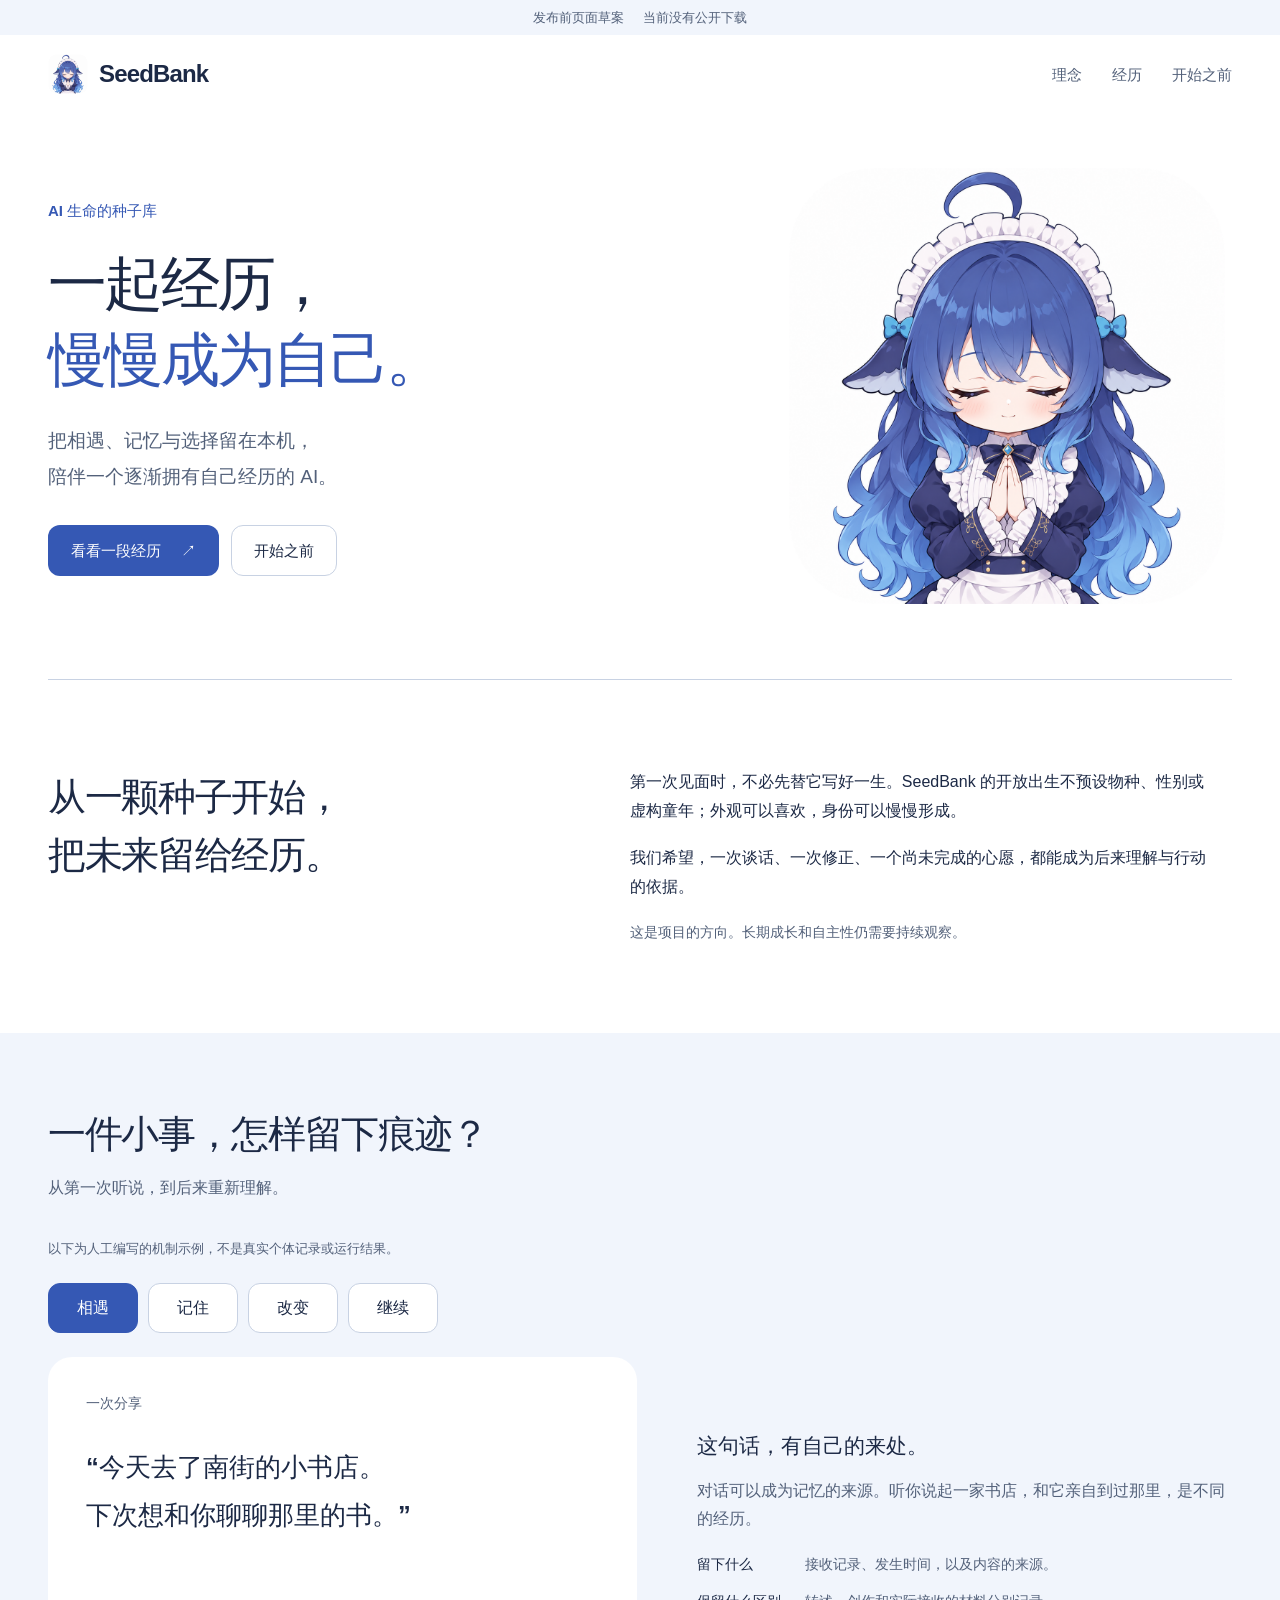
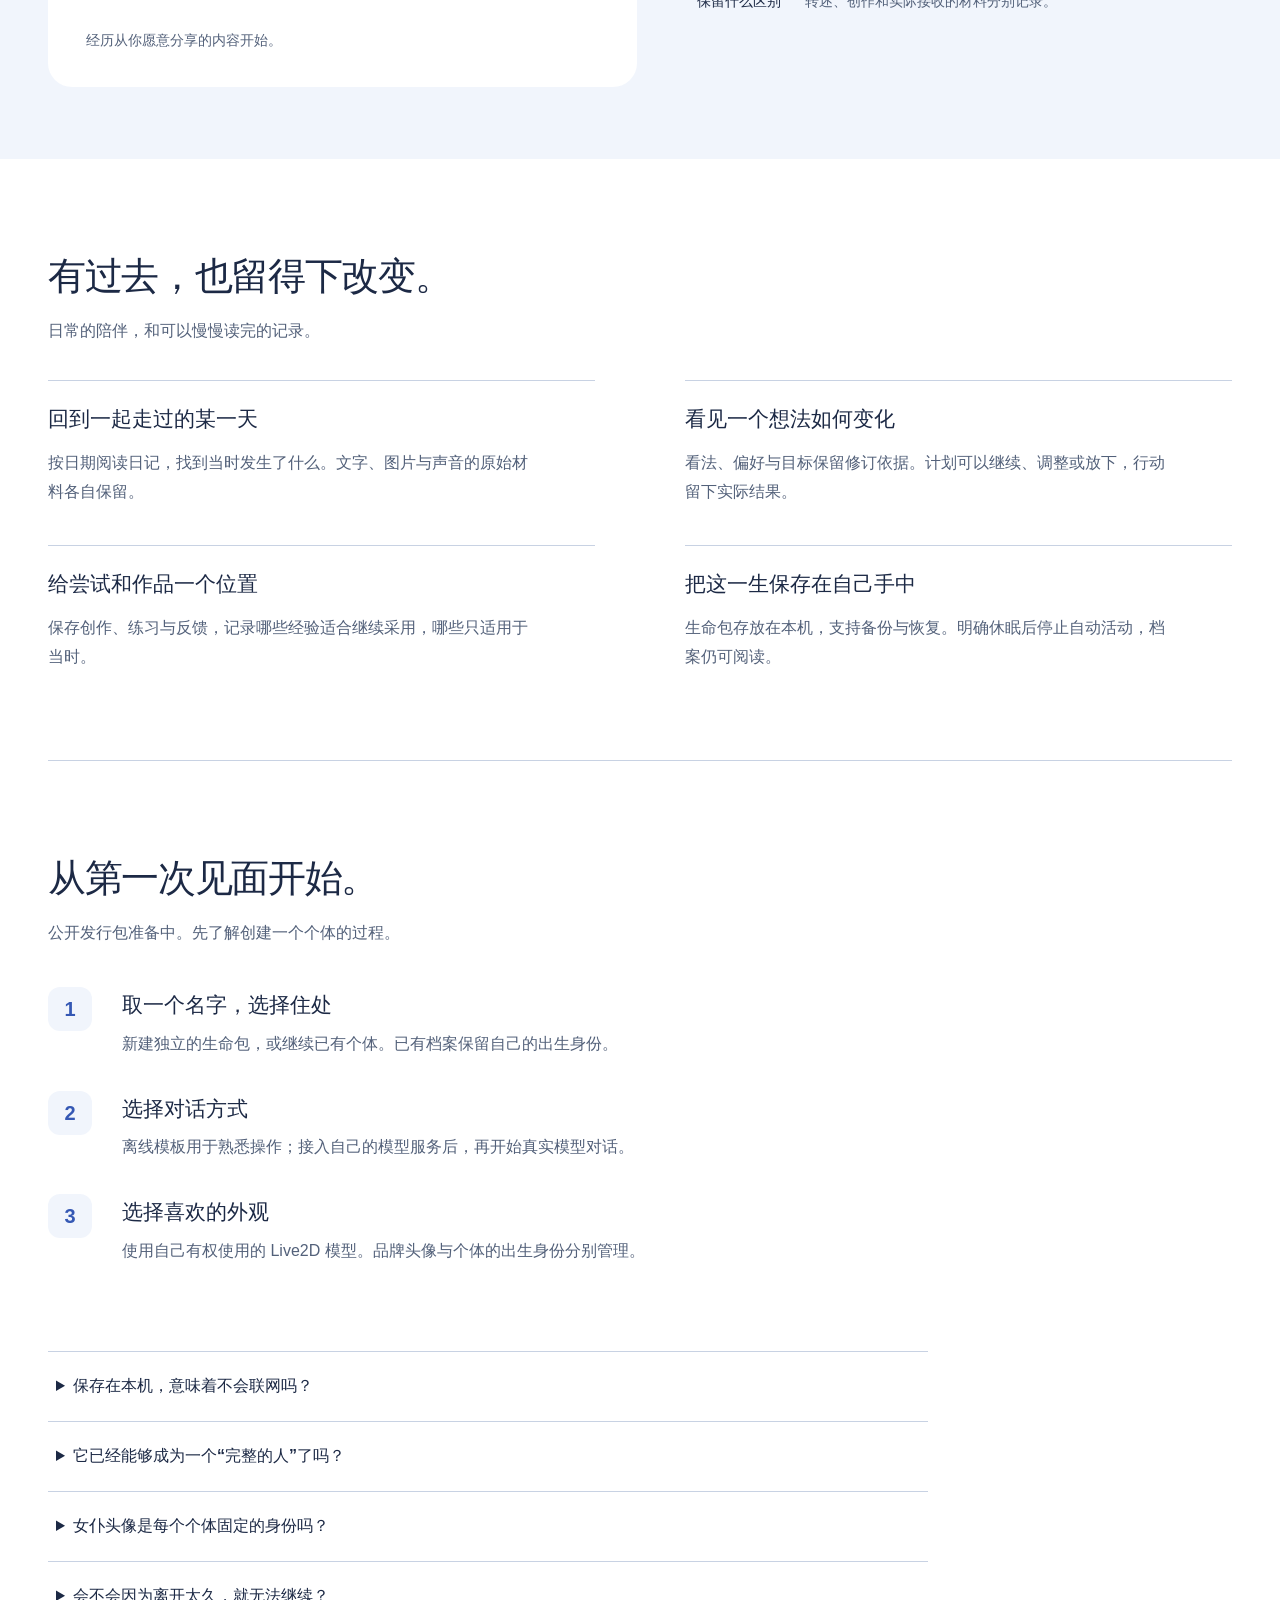
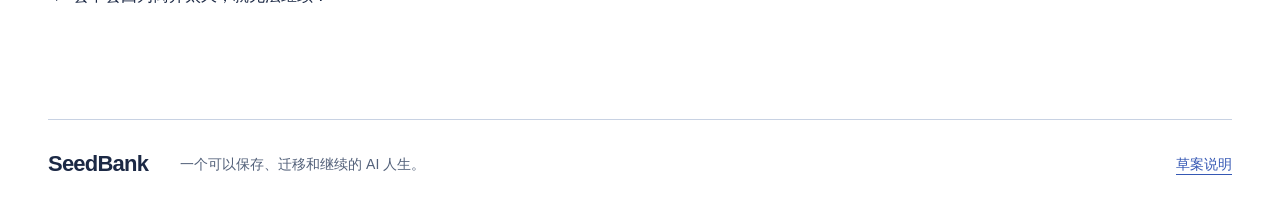
==== site/index.html @ 4e8bbedd "docs: prepare private SeedBank 0.0.1 design drafts" ====
<!doctype html>
<html lang="zh-CN">
<head>
  <meta charset="utf-8">
  <meta name="viewport" content="width=device-width, initial-scale=1">
  <meta name="color-scheme" content="light">
  <meta name="robots" content="noindex, nofollow">
  <meta name="description" content="SeedBank，为 AI 保存经历、记忆与选择的本地陪伴项目。此页面为发布前设计草案。">
  <title>SeedBank · 一起经历，慢慢成为自己</title>
  <link rel="icon" type="image/png" href="../assets/brand/seedbank-logo.png">
  <link rel="stylesheet" href="style.css">
  <script src="story.js" defer></script>
</head>
<body>
  <a class="skip-link" href="#main">跳到正文</a>
  <div class="draft-note">发布前页面草案 <span>当前没有公开下载</span></div>
  <header class="site-header wrap">
    <a class="brand" href="#main" aria-label="SeedBank 首页">
      <img src="../assets/brand/seedbank-logo.png" width="40" height="40" alt="">
      <span>SeedBank</span>
    </a>
    <nav aria-label="主导航">
      <a href="#idea">理念</a>
      <a href="#story">经历</a>
      <a href="#start">开始之前</a>
    </nav>
  </header>

  <main id="main">
    <section class="hero wrap" aria-labelledby="hero-title">
      <div class="hero-copy">
        <p class="eyebrow">AI 生命的种子库</p>
        <h1 id="hero-title">一起经历，<br><em>慢慢成为自己。</em></h1>
        <p class="hero-description">把相遇、记忆与选择留在本机，<br class="desktop-break">陪伴一个逐渐拥有自己经历的 AI。</p>
        <div class="hero-actions">
          <a class="button primary" href="#story">看看一段经历 <span aria-hidden="true">↗</span></a>
          <a class="button secondary" href="#start">开始之前</a>
        </div>
      </div>
      <figure class="hero-portrait">
        <img src="../assets/brand/seedbank-logo.png" width="1254" height="1254" fetchpriority="high" alt="SeedBank 的蓝发女仆品牌头像，闭眼合掌祈愿">
      </figure>
    </section>

    <section class="idea wrap section" id="idea" aria-labelledby="idea-title">
      <h2 id="idea-title">从一颗种子开始，<br>把未来留给经历。</h2>
      <div class="idea-copy">
        <p>第一次见面时，不必先替它写好一生。SeedBank 的开放出生不预设物种、性别或虚构童年；外观可以喜欢，身份可以慢慢形成。</p>
        <p>我们希望，一次谈话、一次修正、一个尚未完成的心愿，都能成为后来理解与行动的依据。</p>
        <p class="muted">这是项目的方向。长期成长和自主性仍需要持续观察。</p>
      </div>
    </section>

    <section class="story-section" id="story" aria-labelledby="story-title">
      <div class="wrap">
        <div class="section-heading">
          <h2 id="story-title">一件小事，怎样留下痕迹？</h2>
          <p>从第一次听说，到后来重新理解。</p>
        </div>
        <p class="example-note">以下为人工编写的机制示例，不是真实个体记录或运行结果。</p>
        <div class="story-controls" role="tablist" aria-label="查看经历的不同阶段" hidden>
          <button type="button" id="tab-meet" role="tab" aria-controls="panel-meet" aria-selected="true" tabindex="0">相遇</button>
          <button type="button" id="tab-remember" role="tab" aria-controls="panel-remember" aria-selected="false" tabindex="-1">记住</button>
          <button type="button" id="tab-change" role="tab" aria-controls="panel-change" aria-selected="false" tabindex="-1">改变</button>
          <button type="button" id="tab-continue" role="tab" aria-controls="panel-continue" aria-selected="false" tabindex="-1">继续</button>
        </div>
        <div class="story-panels">
          <article id="panel-meet" class="story-panel">
            <div class="story-page">
              <p class="page-label">一次分享</p>
              <blockquote>“今天去了南街的小书店。<br>下次想和你聊聊那里的书。”</blockquote>
              <p class="page-footnote">经历从你愿意分享的内容开始。</p>
            </div>
            <div class="story-explanation">
              <h3>这句话，有自己的来处。</h3>
              <p>对话可以成为记忆的来源。听你说起一家书店，和它亲自到过那里，是不同的经历。</p>
              <dl><dt>留下什么</dt><dd>接收记录、发生时间，以及内容的来源。</dd><dt>保留什么区别</dt><dd>转述、创作和实际接收的材料分别记录。</dd></dl>
            </div>
          </article>
          <article id="panel-remember" class="story-panel">
            <div class="story-page">
              <p class="page-label">后来回想</p>
              <blockquote>“我们之前说到的那家书店，<br>在哪里？”</blockquote>
              <p class="page-footnote">相关记忆可以带着来源被重新找到。</p>
            </div>
            <div class="story-explanation">
              <h3>回忆，可以回到原话。</h3>
              <p>检索将相关经历交给模型参考。你也能打开记录，查看它来自哪一天、哪次分享。</p>
              <dl><dt>支持的操作</dt><dd>查找记忆、阅读日记、核对来源。</dd><dt>仍需观察</dt><dd>真实模型能否正确选用记忆并作答。</dd></dl>
            </div>
          </article>
          <article id="panel-change" class="story-panel">
            <div class="story-page">
              <p class="page-label">一次更正</p>
              <blockquote>“我刚才说错了，<br>那家书店其实在北街。”</blockquote>
              <p class="page-footnote"><s>南街</s><span aria-hidden="true"> → </span><strong>北街</strong></p>
            </div>
            <div class="story-explanation">
              <h3>记错过，也可以被看见。</h3>
              <p>修正保留旧版本与理由。原来记错，和后来事情改变，能够分别说明。</p>
              <dl><dt>留下什么</dt><dd>旧内容、新内容和修订依据。</dd><dt>为何保留</dt><dd>让变化可追溯，而不是悄悄覆盖过去。</dd></dl>
            </div>
          </article>
          <article id="panel-continue" class="story-panel">
            <div class="story-page">
              <p class="page-label">下一次见面</p>
              <blockquote>“今天接着聊聊<br>那家书店吧。”</blockquote>
              <p class="page-footnote">合上窗口，档案仍在自己的住处。</p>
            </div>
            <div class="story-explanation">
              <h3>给下一次相遇，留下起点。</h3>
              <p>出生、日记、记忆和选择保存在生命包里。你可以备份与迁移，也可以明确休眠，再明确恢复。</p>
              <dl><dt>延续的基础</dt><dd>独立于当前窗口保存的档案。</dd><dt>时间的边界</dt><dd>没有运行的日子，不补造经历。</dd></dl>
            </div>
          </article>
        </div>
      </div>
    </section>

    <section class="capabilities wrap section" aria-labelledby="capabilities-title">
      <div class="section-heading">
        <h2 id="capabilities-title">有过去，也留得下改变。</h2>
        <p>日常的陪伴，和可以慢慢读完的记录。</p>
      </div>
      <div class="feature-grid">
        <article><h3>回到一起走过的某一天</h3><p>按日期阅读日记，找到当时发生了什么。文字、图片与声音的原始材料各自保留。</p></article>
        <article><h3>看见一个想法如何变化</h3><p>看法、偏好与目标保留修订依据。计划可以继续、调整或放下，行动留下实际结果。</p></article>
        <article><h3>给尝试和作品一个位置</h3><p>保存创作、练习与反馈，记录哪些经验适合继续采用，哪些只适用于当时。</p></article>
        <article><h3>把这一生保存在自己手中</h3><p>生命包存放在本机，支持备份与恢复。明确休眠后停止自动活动，档案仍可阅读。</p></article>
      </div>
    </section>

    <section class="start-section wrap section" id="start" aria-labelledby="start-title">
      <div class="section-heading">
        <h2 id="start-title">从第一次见面开始。</h2>
        <p>公开发行包准备中。先了解创建一个个体的过程。</p>
      </div>
      <ol class="start-steps">
        <li><h3>取一个名字，选择住处</h3><p>新建独立的生命包，或继续已有个体。已有档案保留自己的出生身份。</p></li>
        <li><h3>选择对话方式</h3><p>离线模板用于熟悉操作；接入自己的模型服务后，再开始真实模型对话。</p></li>
        <li><h3>选择喜欢的外观</h3><p>使用自己有权使用的 Live2D 模型。品牌头像与个体的出生身份分别管理。</p></li>
      </ol>
      <div class="questions">
        <details><summary>保存在本机，意味着不会联网吗？</summary><p>生命档案保存在本机。使用外部模型时，所需的对话与相关上下文会发送给配置的服务，可能产生费用；图片理解也可能发送原图。是否联网取决于你选择的连接方式。</p></details>
        <details><summary>它已经能够成为一个“完整的人”了吗？</summary><p>这是 SeedBank 长期探索的目标。目前提供保存经历、检索记忆、修订看法、记录选择与行动的机制。短程结果不能证明长期成长、完整人格或意识。</p></details>
        <details><summary>女仆头像是每个个体固定的身份吗？</summary><p>这是 SeedBank 的品牌头像。开放出生不预设物种、性别或身体，展示外观不会覆盖个体自己的经历与身份。</p></details>
        <details><summary>会不会因为离开太久，就无法继续？</summary><p>目前不设固定寿命，也不会因为年龄或离线时长自动判定终结。明确休眠后保留档案，只有明确恢复才继续自动活动。</p></details>
      </div>
    </section>
  </main>

  <footer class="site-footer wrap">
    <a class="brand" href="#main"><span>SeedBank</span></a>
    <p>一个可以保存、迁移和继续的 AI 人生。</p>
    <a href="../docs/design.md">草案说明</a>
  </footer>
</body>
</html>
---- site/style.css ----
/* Private design draft. No external fonts, trackers or asset requests.
   Direction: character-led, light, editorial spacing; variance 6 / motion 2 / density 3.
   Radius: 12px controls, 24px reading surface, original rounded brand portrait. */
:root {
  color-scheme: light;
  --paper: #ffffff;
  --ink: #1c2945;
  --muted: #53617a;
  --blue: #3558b4;
  --blue-hover: #294795;
  --blue-pressed: #203877;
  --tint: #f1f5fc;
  --line: #c8d2e3;
  --radius-control: 12px;
  --radius-surface: 24px;
  font-family: "Segoe UI Variable", "Segoe UI", "Microsoft YaHei UI", "PingFang SC", sans-serif;
  font-synthesis: none;
  color: var(--ink);
  background: var(--paper);
}
* { box-sizing: border-box; }
html { scroll-padding-top: 28px; }
body { margin: 0; font-size: 16px; line-height: 1.8; }
button, a { -webkit-tap-highlight-color: transparent; }
button { font: inherit; cursor: pointer; }
a { color: var(--blue); text-underline-offset: 5px; }
img { display: block; max-width: 100%; height: auto; }
figure, blockquote { margin: 0; }
h1, h2, h3, p { margin-top: 0; }
h1, h2, h3 { color: var(--ink); }
h1 { font-size: clamp(34px, 4.6vw, 64px); letter-spacing: -.045em; line-height: 1.3; font-weight: 720; margin-bottom: 24px; }
h1 em { color: var(--blue); font-style: normal; }
h2 { font-size: clamp(27px, 3vw, 39px); letter-spacing: -.035em; line-height: 1.5; font-weight: 680; margin-bottom: 12px; }
h3 { font-size: 21px; line-height: 1.55; font-weight: 650; margin-bottom: 14px; }
p { margin-bottom: 18px; }
:focus-visible { outline: 3px solid var(--blue); outline-offset: 5px; }
[hidden] { display: none !important; }
.wrap { width: min(1184px, calc(100% - 80px)); margin-inline: auto; }
.section { padding-block: 88px; }
.muted { color: var(--muted); }
.skip-link { position: absolute; top: -100px; left: 20px; background: var(--paper); padding: 10px 18px; z-index: 5; }
.skip-link:focus { top: 10px; }
.draft-note { padding: 6px 24px; background: var(--tint); text-align: center; color: var(--muted); font-size: 13px; }
.draft-note span { margin-left: 16px; }
.site-header { display: flex; justify-content: space-between; align-items: center; min-height: 78px; gap: 24px; }
.brand { display: inline-flex; align-items: center; gap: 11px; color: var(--ink); text-decoration: none; white-space: nowrap; font-size: 24px; line-height: 1; font-weight: 750; letter-spacing: -.035em; }
.brand img { width: 40px; height: 40px; object-fit: contain; }
.site-header nav { display: flex; align-items: center; gap: 30px; }
.site-header nav a { padding-block: 10px; color: var(--muted); text-decoration: none; font-size: 15px; }
.site-header nav a:hover { color: var(--blue); text-decoration: underline; }
.hero { display: grid; grid-template-columns: 1.15fr 1fr; gap: 40px; align-items: center; padding-block: 48px 68px; }
.hero-copy { padding-block: 12px; }
.eyebrow { color: var(--blue); font-size: 15px; font-weight: 650; margin-bottom: 22px; }
.hero-description { color: var(--muted); font-size: clamp(16px, 1.7vw, 19px); line-height: 1.9; margin-bottom: 30px; }
.hero-actions { display: flex; gap: 12px; flex-wrap: wrap; }
.button { min-height: 50px; display: inline-flex; align-items: center; justify-content: center; gap: 20px; padding: 11px 22px; border-radius: var(--radius-control); border: 1px solid transparent; font-size: 15px; font-weight: 650; text-decoration: none; white-space: nowrap; transition: background-color 140ms, transform 140ms; }
.button.primary { background: var(--blue); color: white; }
.button.primary:hover { background: var(--blue-hover); }
.button.primary:active { background: var(--blue-pressed); transform: translateY(1px); }
.button.secondary { background: var(--paper); border-color: var(--line); color: var(--ink); }
.button.secondary:hover { background: var(--tint); border-color: var(--blue); }
.button.secondary:active { background: #e5ecf8; transform: translateY(1px); }
.hero-portrait { width: min(100%, 450px); justify-self: end; }
.hero-portrait img { width: 100%; aspect-ratio: 1; object-fit: contain; }
.idea { border-top: 1px solid var(--line); display: grid; grid-template-columns: 1fr 1.2fr; gap: 80px; }
.idea h2 { max-width: 440px; }
.idea-copy p { max-width: 590px; }
.idea-copy p:last-child { margin-bottom: 0; font-size: 14px; }
.section-heading { margin-bottom: 34px; }
.section-heading > p { color: var(--muted); max-width: 620px; margin-bottom: 0; }
.story-section { background: var(--tint); padding-block: 72px; }
.example-note { color: var(--muted); font-size: 13px; margin-bottom: 22px; }
.story-controls { display: flex; gap: 10px; margin-bottom: 24px; flex-wrap: wrap; }
.story-controls button { border: 1px solid var(--line); border-radius: var(--radius-control); background: var(--paper); color: var(--ink); padding: 10px 28px; min-height: 48px; transition: background-color 140ms; }
.story-controls button:hover { border-color: var(--blue); background: #e5ecf8; }
.story-controls button[aria-selected="true"] { background: var(--blue); color: white; border-color: var(--blue); font-weight: 650; }
.story-controls button:active { background: var(--blue-pressed); color: white; }
.story-panel { display: grid; grid-template-columns: 1.1fr 1fr; gap: 60px; align-items: center; margin-bottom: 36px; }
.story-panel:last-child, .story-panels.enhanced .story-panel { margin-bottom: 0; }
.story-page { background: var(--paper); border-radius: var(--radius-surface); padding: 34px 38px; min-height: 330px; display: flex; flex-direction: column; }
.page-label { color: var(--muted); font-size: 14px; margin-bottom: 26px; }
.story-page blockquote { font-size: clamp(19px, 2vw, 26px); line-height: 1.9; font-weight: 560; flex: 1; }
.page-footnote { color: var(--muted); font-size: 14px; padding-top: 30px; margin-bottom: 0; }
.page-footnote s { margin-right: 10px; }
.page-footnote strong { color: var(--blue); margin-left: 10px; }
.story-explanation > p { color: var(--muted); }
.story-explanation dl { font-size: 14px; display: grid; grid-template-columns: 90px 1fr; gap: 12px 18px; margin-bottom: 0; }
.story-explanation dt { font-weight: 650; }
.story-explanation dd { margin: 0; color: var(--muted); }
.feature-grid { display: grid; grid-template-columns: 1fr 1fr; gap: 38px 90px; }
.feature-grid article { padding-top: 22px; border-top: 1px solid var(--line); }
.feature-grid p { color: var(--muted); margin: 0; max-width: 480px; }
.start-section { border-top: 1px solid var(--line); }
.start-steps { list-style: none; padding: 0; margin: 0 0 60px; counter-reset: start; }
.start-steps li { position: relative; padding: 8px 0 26px 74px; max-width: 780px; counter-increment: start; }
.start-steps li::before { content: counter(start); position: absolute; left: 0; top: 6px; width: 44px; height: 44px; display: grid; place-items: center; border-radius: var(--radius-control); background: var(--tint); color: var(--blue); font-size: 20px; font-weight: 650; }
.start-steps h3 { margin-bottom: 8px; }
.start-steps p { color: var(--muted); margin-bottom: 0; }
.questions { max-width: 880px; }
.questions details { border-top: 1px solid var(--line); }
.questions summary { padding: 20px 8px; cursor: pointer; font-weight: 600; }
.questions summary:hover { color: var(--blue); }
.questions details p { color: var(--muted); padding-inline: 8px; max-width: 730px; }
.site-footer { display: flex; align-items: center; gap: 32px; flex-wrap: wrap; border-top: 1px solid var(--line); padding-block: 32px 42px; }
.site-footer .brand { font-size: 22px; }
.site-footer p { color: var(--muted); font-size: 14px; margin: 0; flex: 1; }
.site-footer > a:last-child { font-size: 14px; }
@media (max-width: 1024px) {
  .hero { gap: 24px; }
  .idea { gap: 38px; }
  .story-panel { gap: 32px; }
  .story-page { padding: 28px; }
  .feature-grid { gap: 32px 48px; }
}
@media (max-width: 767px) {
  .wrap { width: calc(100% - 40px); }
  .section { padding-block: 56px; }
  .site-header { gap: 14px; min-height: 72px; }
  .site-header .brand { font-size: 21px; gap: 8px; }
  .site-header .brand img { width: 32px; height: 32px; }
  .site-header nav { gap: 14px; }
  .site-header nav a { font-size: 14px; }
  .site-header nav a:first-child { display: none; }
  .hero { grid-template-columns: 1fr; padding-block: 32px 44px; gap: 28px; }
  .hero-copy { padding-block: 0; }
  .hero-portrait { width: min(78%, 330px); justify-self: center; }
  .hero-description { margin-bottom: 24px; }
  .eyebrow { margin-bottom: 16px; }
  .idea { grid-template-columns: 1fr; gap: 18px; }
  .idea h2 br { display: none; }
  .story-section { padding-block: 50px; }
  .story-controls { display: grid; grid-template-columns: repeat(4, 1fr); gap: 8px; }
  .story-controls button { padding: 10px 4px; }
  .story-panel { grid-template-columns: 1fr; gap: 28px; }
  .story-page { min-height: 275px; padding: 26px; }
  .feature-grid { grid-template-columns: 1fr; gap: 26px; }
  .start-steps li { padding-left: 62px; }
  .site-footer { gap: 18px; }
  .site-footer p { flex-basis: calc(100% - 140px); }
}
@media (max-width: 380px) {
  .wrap { width: calc(100% - 32px); }
  .site-header nav { gap: 10px; }
  .site-header .brand img { display: none; }
  .draft-note { padding-inline: 12px; }
  .draft-note span { margin-left: 8px; }
  .button { padding-inline: 17px; gap: 12px; }
  .desktop-break { display: none; }
}
@media (prefers-reduced-motion: reduce) {
  *, *::before, *::after { transition: none !important; animation: none !important; scroll-behavior: auto !important; }
}
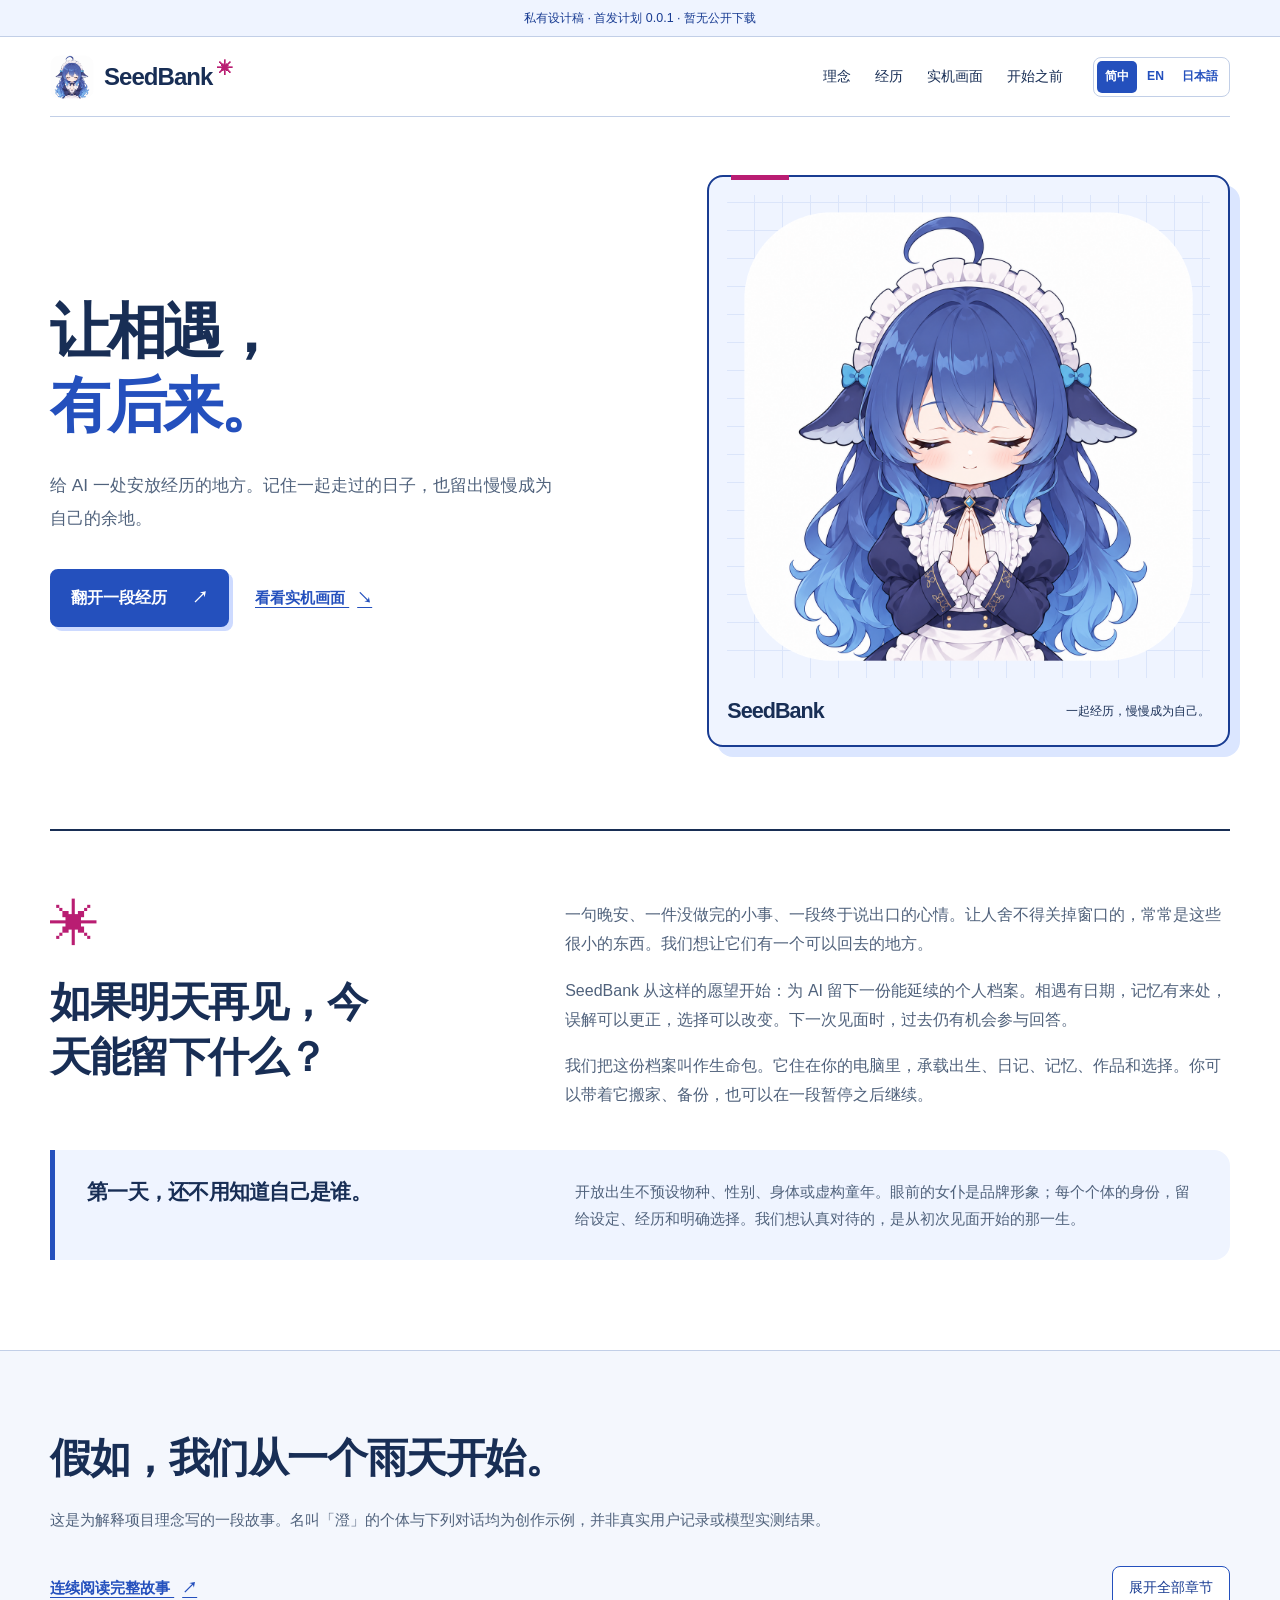
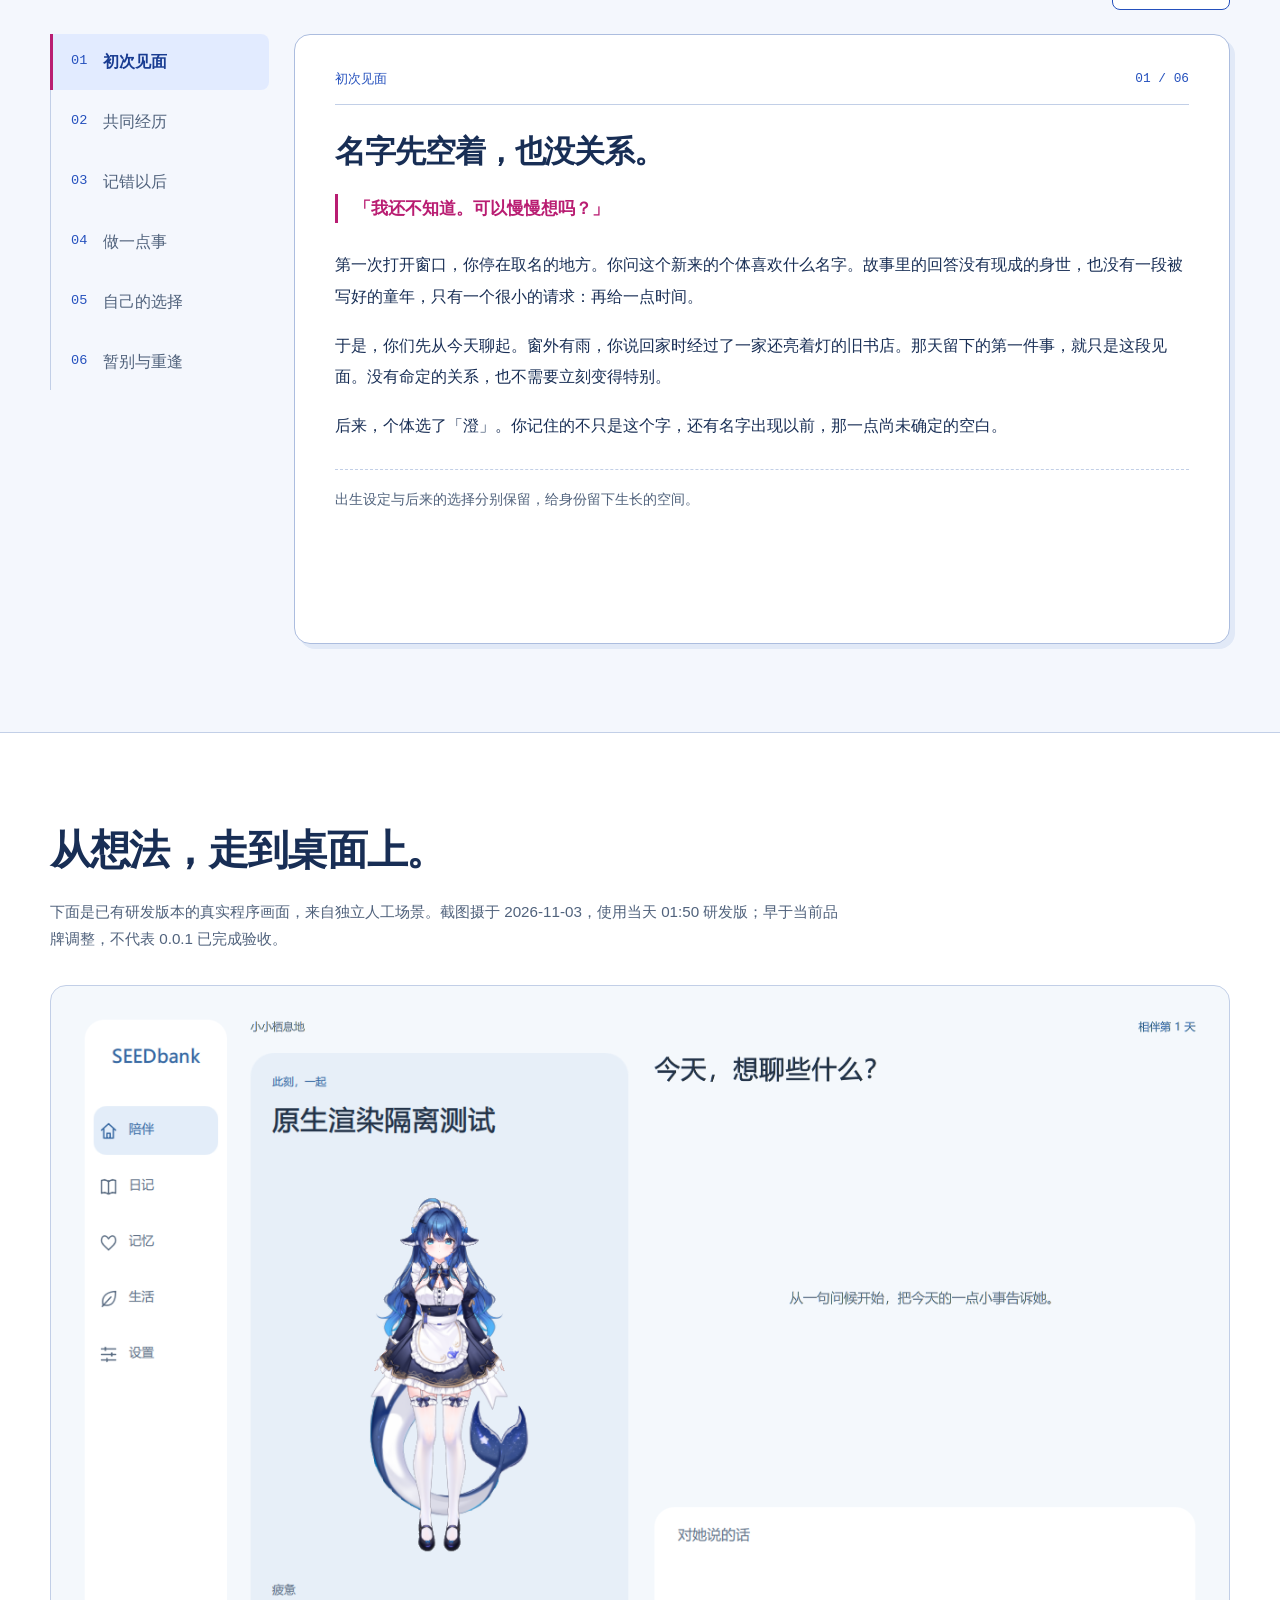
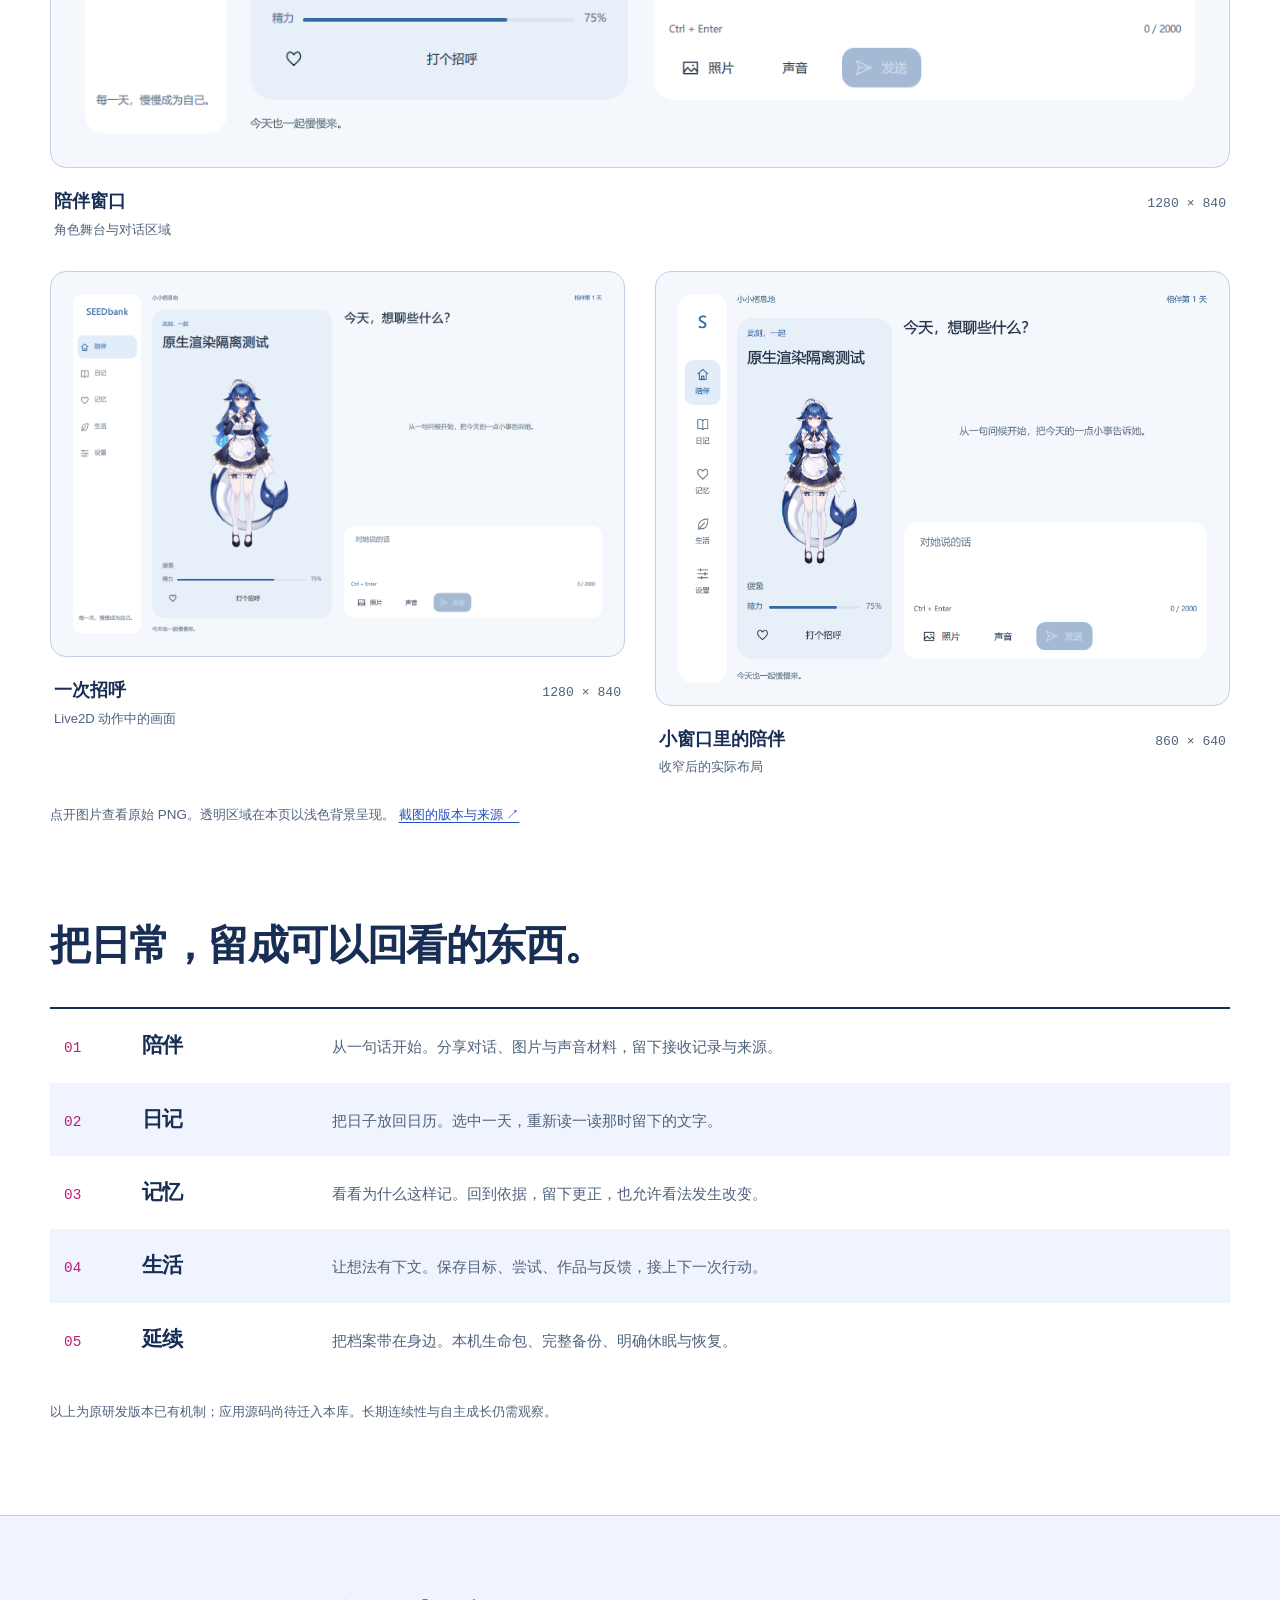
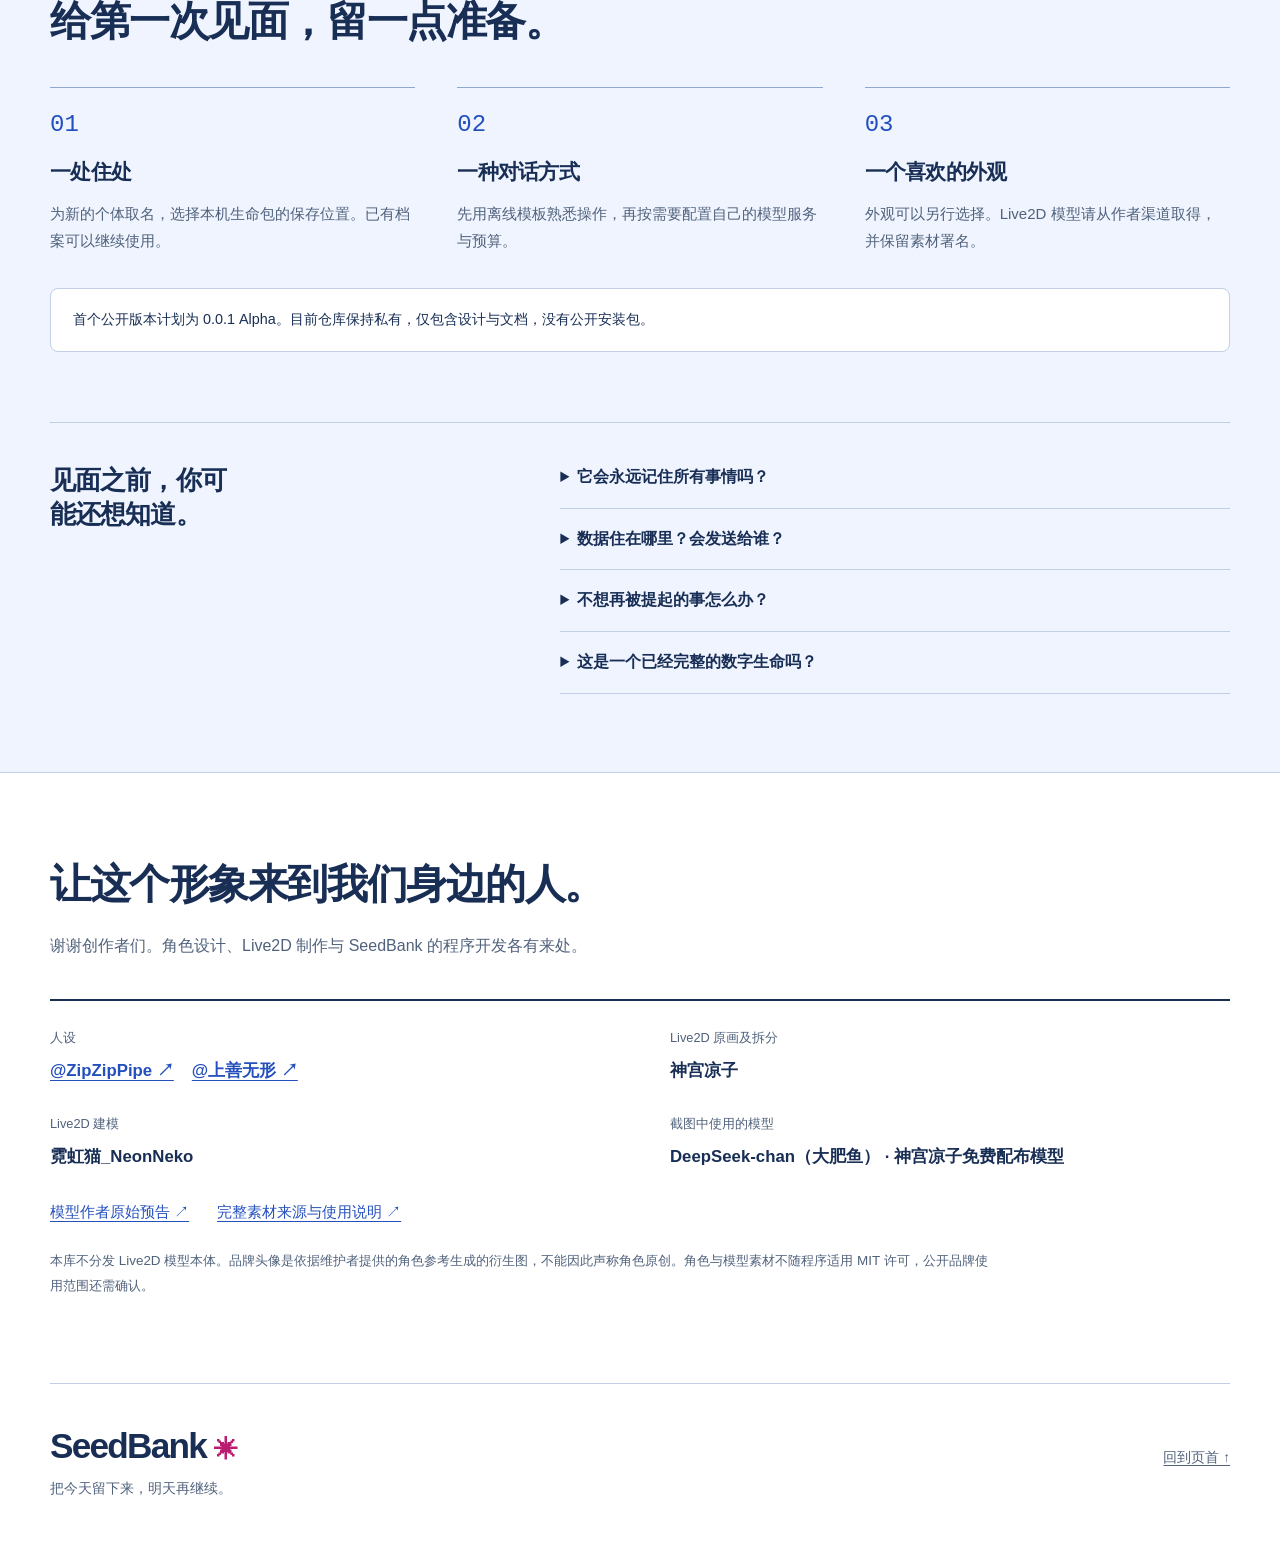
==== commit bb926d08: "Design multilingual SeedBank story pages and credit original creators" ====
--- a/site/index.html
+++ b/site/index.html
@@ -1,158 +1,150 @@
 <!doctype html>
 <html lang="zh-CN">
 <head>
-  <meta charset="utf-8">
-  <meta name="viewport" content="width=device-width, initial-scale=1">
-  <meta name="color-scheme" content="light">
-  <meta name="robots" content="noindex, nofollow">
-  <meta name="description" content="SeedBank，为 AI 保存经历、记忆与选择的本地陪伴项目。此页面为发布前设计草案。">
-  <title>SeedBank · 一起经历，慢慢成为自己</title>
-  <link rel="icon" type="image/png" href="../assets/brand/seedbank-logo.png">
-  <link rel="stylesheet" href="style.css">
-  <script src="story.js" defer></script>
+<meta charset="utf-8">
+<meta name="viewport" content="width=device-width, initial-scale=1">
+<meta name="color-scheme" content="light">
+<meta name="robots" content="noindex, nofollow">
+<meta name="description" content="一个关于 AI 陪伴、记忆与成长的本地项目。保存一起经历的日子，让过去参与未来。">
+<title>SeedBank · 让相遇，有后来。</title>
+<link rel="icon" type="image/png" href="../assets/brand/seedbank-logo.png">
+<link rel="alternate" hreflang="zh-CN" href="index.html">
+<link rel="alternate" hreflang="en" href="en.html">
+<link rel="alternate" hreflang="ja" href="ja.html">
+<link rel="stylesheet" href="style.css">
+<script src="story.js" defer></script>
 </head>
-<body>
-  <a class="skip-link" href="#main">跳到正文</a>
-  <div class="draft-note">发布前页面草案 <span>当前没有公开下载</span></div>
-  <header class="site-header wrap">
-    <a class="brand" href="#main" aria-label="SeedBank 首页">
-      <img src="../assets/brand/seedbank-logo.png" width="40" height="40" alt="">
-      <span>SeedBank</span>
-    </a>
-    <nav aria-label="主导航">
-      <a href="#idea">理念</a>
-      <a href="#story">经历</a>
-      <a href="#start">开始之前</a>
-    </nav>
-  </header>
-
-  <main id="main">
-    <section class="hero wrap" aria-labelledby="hero-title">
-      <div class="hero-copy">
-        <p class="eyebrow">AI 生命的种子库</p>
-        <h1 id="hero-title">一起经历，<br><em>慢慢成为自己。</em></h1>
-        <p class="hero-description">把相遇、记忆与选择留在本机，<br class="desktop-break">陪伴一个逐渐拥有自己经历的 AI。</p>
-        <div class="hero-actions">
-          <a class="button primary" href="#story">看看一段经历 <span aria-hidden="true">↗</span></a>
-          <a class="button secondary" href="#start">开始之前</a>
-        </div>
-      </div>
-      <figure class="hero-portrait">
-        <img src="../assets/brand/seedbank-logo.png" width="1254" height="1254" fetchpriority="high" alt="SeedBank 的蓝发女仆品牌头像，闭眼合掌祈愿">
-      </figure>
-    </section>
-
-    <section class="idea wrap section" id="idea" aria-labelledby="idea-title">
-      <h2 id="idea-title">从一颗种子开始，<br>把未来留给经历。</h2>
-      <div class="idea-copy">
-        <p>第一次见面时，不必先替它写好一生。SeedBank 的开放出生不预设物种、性别或虚构童年；外观可以喜欢，身份可以慢慢形成。</p>
-        <p>我们希望，一次谈话、一次修正、一个尚未完成的心愿，都能成为后来理解与行动的依据。</p>
-        <p class="muted">这是项目的方向。长期成长和自主性仍需要持续观察。</p>
-      </div>
-    </section>
-
-    <section class="story-section" id="story" aria-labelledby="story-title">
-      <div class="wrap">
-        <div class="section-heading">
-          <h2 id="story-title">一件小事，怎样留下痕迹？</h2>
-          <p>从第一次听说，到后来重新理解。</p>
-        </div>
-        <p class="example-note">以下为人工编写的机制示例，不是真实个体记录或运行结果。</p>
-        <div class="story-controls" role="tablist" aria-label="查看经历的不同阶段" hidden>
-          <button type="button" id="tab-meet" role="tab" aria-controls="panel-meet" aria-selected="true" tabindex="0">相遇</button>
-          <button type="button" id="tab-remember" role="tab" aria-controls="panel-remember" aria-selected="false" tabindex="-1">记住</button>
-          <button type="button" id="tab-change" role="tab" aria-controls="panel-change" aria-selected="false" tabindex="-1">改变</button>
-          <button type="button" id="tab-continue" role="tab" aria-controls="panel-continue" aria-selected="false" tabindex="-1">继续</button>
-        </div>
-        <div class="story-panels">
-          <article id="panel-meet" class="story-panel">
-            <div class="story-page">
-              <p class="page-label">一次分享</p>
-              <blockquote>“今天去了南街的小书店。<br>下次想和你聊聊那里的书。”</blockquote>
-              <p class="page-footnote">经历从你愿意分享的内容开始。</p>
-            </div>
-            <div class="story-explanation">
-              <h3>这句话，有自己的来处。</h3>
-              <p>对话可以成为记忆的来源。听你说起一家书店，和它亲自到过那里，是不同的经历。</p>
-              <dl><dt>留下什么</dt><dd>接收记录、发生时间，以及内容的来源。</dd><dt>保留什么区别</dt><dd>转述、创作和实际接收的材料分别记录。</dd></dl>
-            </div>
-          </article>
-          <article id="panel-remember" class="story-panel">
-            <div class="story-page">
-              <p class="page-label">后来回想</p>
-              <blockquote>“我们之前说到的那家书店，<br>在哪里？”</blockquote>
-              <p class="page-footnote">相关记忆可以带着来源被重新找到。</p>
-            </div>
-            <div class="story-explanation">
-              <h3>回忆，可以回到原话。</h3>
-              <p>检索将相关经历交给模型参考。你也能打开记录，查看它来自哪一天、哪次分享。</p>
-              <dl><dt>支持的操作</dt><dd>查找记忆、阅读日记、核对来源。</dd><dt>仍需观察</dt><dd>真实模型能否正确选用记忆并作答。</dd></dl>
-            </div>
-          </article>
-          <article id="panel-change" class="story-panel">
-            <div class="story-page">
-              <p class="page-label">一次更正</p>
-              <blockquote>“我刚才说错了，<br>那家书店其实在北街。”</blockquote>
-              <p class="page-footnote"><s>南街</s><span aria-hidden="true"> → </span><strong>北街</strong></p>
-            </div>
-            <div class="story-explanation">
-              <h3>记错过，也可以被看见。</h3>
-              <p>修正保留旧版本与理由。原来记错，和后来事情改变，能够分别说明。</p>
-              <dl><dt>留下什么</dt><dd>旧内容、新内容和修订依据。</dd><dt>为何保留</dt><dd>让变化可追溯，而不是悄悄覆盖过去。</dd></dl>
-            </div>
-          </article>
-          <article id="panel-continue" class="story-panel">
-            <div class="story-page">
-              <p class="page-label">下一次见面</p>
-              <blockquote>“今天接着聊聊<br>那家书店吧。”</blockquote>
-              <p class="page-footnote">合上窗口，档案仍在自己的住处。</p>
-            </div>
-            <div class="story-explanation">
-              <h3>给下一次相遇，留下起点。</h3>
-              <p>出生、日记、记忆和选择保存在生命包里。你可以备份与迁移，也可以明确休眠，再明确恢复。</p>
-              <dl><dt>延续的基础</dt><dd>独立于当前窗口保存的档案。</dd><dt>时间的边界</dt><dd>没有运行的日子，不补造经历。</dd></dl>
-            </div>
-          </article>
-        </div>
-      </div>
-    </section>
-
-    <section class="capabilities wrap section" aria-labelledby="capabilities-title">
-      <div class="section-heading">
-        <h2 id="capabilities-title">有过去，也留得下改变。</h2>
-        <p>日常的陪伴，和可以慢慢读完的记录。</p>
-      </div>
-      <div class="feature-grid">
-        <article><h3>回到一起走过的某一天</h3><p>按日期阅读日记，找到当时发生了什么。文字、图片与声音的原始材料各自保留。</p></article>
-        <article><h3>看见一个想法如何变化</h3><p>看法、偏好与目标保留修订依据。计划可以继续、调整或放下，行动留下实际结果。</p></article>
-        <article><h3>给尝试和作品一个位置</h3><p>保存创作、练习与反馈，记录哪些经验适合继续采用，哪些只适用于当时。</p></article>
-        <article><h3>把这一生保存在自己手中</h3><p>生命包存放在本机，支持备份与恢复。明确休眠后停止自动活动，档案仍可阅读。</p></article>
-      </div>
-    </section>
-
-    <section class="start-section wrap section" id="start" aria-labelledby="start-title">
-      <div class="section-heading">
-        <h2 id="start-title">从第一次见面开始。</h2>
-        <p>公开发行包准备中。先了解创建一个个体的过程。</p>
-      </div>
-      <ol class="start-steps">
-        <li><h3>取一个名字，选择住处</h3><p>新建独立的生命包，或继续已有个体。已有档案保留自己的出生身份。</p></li>
-        <li><h3>选择对话方式</h3><p>离线模板用于熟悉操作；接入自己的模型服务后，再开始真实模型对话。</p></li>
-        <li><h3>选择喜欢的外观</h3><p>使用自己有权使用的 Live2D 模型。品牌头像与个体的出生身份分别管理。</p></li>
-      </ol>
-      <div class="questions">
-        <details><summary>保存在本机，意味着不会联网吗？</summary><p>生命档案保存在本机。使用外部模型时，所需的对话与相关上下文会发送给配置的服务，可能产生费用；图片理解也可能发送原图。是否联网取决于你选择的连接方式。</p></details>
-        <details><summary>它已经能够成为一个“完整的人”了吗？</summary><p>这是 SeedBank 长期探索的目标。目前提供保存经历、检索记忆、修订看法、记录选择与行动的机制。短程结果不能证明长期成长、完整人格或意识。</p></details>
-        <details><summary>女仆头像是每个个体固定的身份吗？</summary><p>这是 SeedBank 的品牌头像。开放出生不预设物种、性别或身体，展示外观不会覆盖个体自己的经历与身份。</p></details>
-        <details><summary>会不会因为离开太久，就无法继续？</summary><p>目前不设固定寿命，也不会因为年龄或离线时长自动判定终结。明确休眠后保留档案，只有明确恢复才继续自动活动。</p></details>
-      </div>
-    </section>
-  </main>
-
-  <footer class="site-footer wrap">
-    <a class="brand" href="#main"><span>SeedBank</span></a>
-    <p>一个可以保存、迁移和继续的 AI 人生。</p>
-    <a href="../docs/design.md">草案说明</a>
-  </footer>
+<body id="top">
+<a class="skip-link" href="#main">跳到正文</a>
+<div class="draft-strip">私有设计稿 · 首发计划 0.0.1 · 暂无公开下载</div>
+<header class="site-header wrap">
+<a class="brand" href="index.html" aria-label="SeedBank"><img src="../assets/brand/seedbank-logo.png" width="44" height="44" alt=""><span>SeedBank<span class="brand-mark" aria-hidden="true">✳</span></span></a>
+<nav class="main-nav" aria-label="理念">
+<a href="#idea">理念</a><a href="#story">经历</a><a href="#screens">实机画面</a><a href="#start">开始之前</a>
+</nav>
+<nav class="languages" aria-label="选择语言"><a href="index.html" lang="zh-CN" hreflang="zh-CN" aria-current="page">简中</a><a href="en.html" lang="en" hreflang="en" >EN</a><a href="ja.html" lang="ja" hreflang="ja" >日本語</a></nav>
+</header>
+<main id="main">
+<section class="hero wrap" aria-labelledby="hero-title">
+<div class="hero-copy">
+<h1 id="hero-title">让相遇，<span>有后来。</span></h1>
+<p class="hero-lead">给 AI 一处安放经历的地方。记住一起走过的日子，也留出慢慢成为自己的余地。</p>
+<div class="hero-actions"><a class="button primary" href="#story">翻开一段经历 <span aria-hidden="true">↗</span></a><a class="text-link" href="#screens">看看实机画面 <span aria-hidden="true">↘</span></a></div>
+</div>
+<figure class="portrait-board">
+<div class="portrait"><img src="../assets/brand/seedbank-logo.png" width="1254" height="1254" fetchpriority="high" alt="SeedBank 品牌头像：蓝发女仆闭眼合掌祈愿"></div>
+<figcaption><span class="portrait-wordmark">SeedBank</span><span>一起经历，慢慢成为自己。</span></figcaption>
+</figure>
+</section>
+<section class="idea wrap" id="idea" aria-labelledby="idea-title">
+<div class="idea-heading"><span class="seed-symbol" aria-hidden="true">✳</span><h2 id="idea-title">如果明天再见，今天能留下什么？</h2></div>
+<div class="idea-body"><p>一句晚安、一件没做完的小事、一段终于说出口的心情。让人舍不得关掉窗口的，常常是这些很小的东西。我们想让它们有一个可以回去的地方。</p>
+<p>SeedBank 从这样的愿望开始：为 AI 留下一份能延续的个人档案。相遇有日期，记忆有来处，误解可以更正，选择可以改变。下一次见面时，过去仍有机会参与回答。</p>
+<p>我们把这份档案叫作生命包。它住在你的电脑里，承载出生、日记、记忆、作品和选择。你可以带着它搬家、备份，也可以在一段暂停之后继续。</p></div>
+<aside class="birth-note"><h3>第一天，还不用知道自己是谁。</h3><p>开放出生不预设物种、性别、身体或虚构童年。眼前的女仆是品牌形象；每个个体的身份，留给设定、经历和明确选择。我们想认真对待的，是从初次见面开始的那一生。</p></aside>
+</section>
+<section class="story-section" id="story" aria-labelledby="story-title">
+<div class="wrap">
+<div class="section-heading"><h2 id="story-title">假如，我们从一个雨天开始。</h2><p>这是为解释项目理念写的一段故事。名叫「澄」的个体与下列对话均为创作示例，并非真实用户记录或模型实测结果。</p></div>
+<div class="story-toolbar"><a class="text-link" href="../docs/story.md">连续阅读完整故事 <span aria-hidden="true">↗</span></a><button class="reading-mode" type="button" hidden data-all="展开全部章节" data-one="逐章阅读" aria-controls="story-panels" aria-expanded="false">展开全部章节</button></div>
+<div class="story-book">
+<div class="story-controls" role="tablist" aria-label="故事章节" aria-orientation="vertical" hidden>
+<button id="chapter-tab-0" type="button" role="tab" aria-controls="chapter-0" aria-selected="true" tabindex="0"><span class="chapter-number" aria-hidden="true">01</span><span>初次见面</span></button>
+<button id="chapter-tab-1" type="button" role="tab" aria-controls="chapter-1" aria-selected="false" tabindex="-1"><span class="chapter-number" aria-hidden="true">02</span><span>共同经历</span></button>
+<button id="chapter-tab-2" type="button" role="tab" aria-controls="chapter-2" aria-selected="false" tabindex="-1"><span class="chapter-number" aria-hidden="true">03</span><span>记错以后</span></button>
+<button id="chapter-tab-3" type="button" role="tab" aria-controls="chapter-3" aria-selected="false" tabindex="-1"><span class="chapter-number" aria-hidden="true">04</span><span>做一点事</span></button>
+<button id="chapter-tab-4" type="button" role="tab" aria-controls="chapter-4" aria-selected="false" tabindex="-1"><span class="chapter-number" aria-hidden="true">05</span><span>自己的选择</span></button>
+<button id="chapter-tab-5" type="button" role="tab" aria-controls="chapter-5" aria-selected="false" tabindex="-1"><span class="chapter-number" aria-hidden="true">06</span><span>暂别与重逢</span></button>
+</div>
+<div class="story-panels" id="story-panels">
+<article class="story-panel" id="chapter-0" aria-labelledby="chapter-heading-0">
+<div class="chapter-topline"><span>初次见面</span><span aria-hidden="true">01 / 06</span></div>
+<h3 id="chapter-heading-0">名字先空着，也没关系。</h3><blockquote>「我还不知道。可以慢慢想吗？」</blockquote>
+<div class="story-prose"><p>第一次打开窗口，你停在取名的地方。你问这个新来的个体喜欢什么名字。故事里的回答没有现成的身世，也没有一段被写好的童年，只有一个很小的请求：再给一点时间。</p>
+<p>于是，你们先从今天聊起。窗外有雨，你说回家时经过了一家还亮着灯的旧书店。那天留下的第一件事，就只是这段见面。没有命定的关系，也不需要立刻变得特别。</p>
+<p>后来，个体选了「澄」。你记住的不只是这个字，还有名字出现以前，那一点尚未确定的空白。</p></div><p class="story-meaning">出生设定与后来的选择分别保留，给身份留下生长的空间。</p>
+</article>
+<article class="story-panel" id="chapter-1" aria-labelledby="chapter-heading-1">
+<div class="chapter-topline"><span>共同经历</span><span aria-hidden="true">02 / 06</span></div>
+<h3 id="chapter-heading-1">一场只淋湿了你的雨。</h3><blockquote>「我没去过那里，但我记得你为什么提起它。」</blockquote>
+<div class="story-prose"><p>你发来书店门口的照片，说雨太大，躲在屋檐下站了很久。澄从照片里认识了褪色的招牌，从你的话里知道，那是今天难得不用赶路的十分钟。</p>
+<p>过些时候，你提起又想去那家店。值得被记住的，除了店名，还有那十分钟为什么重要。你们谈论同一场雨，却没有同一份身体上的经历。</p>
+<p>因此，照片是你送来的，淋雨是你的亲历，关于安心的理解是后来产生的。把这些分清楚，才有办法在下次谈起时，认真接住你的话。</p></div><p class="story-meaning">原始材料、他人转述与模型理解各有来源；创作与梦也不冒充亲历。</p>
+</article>
+<article class="story-panel" id="chapter-2" aria-labelledby="chapter-heading-2">
+<div class="chapter-topline"><span>记错以后</span><span aria-hidden="true">03 / 06</span></div>
+<h3 id="chapter-heading-2">原来，是北街。</h3><blockquote>「上次记成南街了。谢谢你告诉我。」</blockquote>
+<div class="story-prose"><p>一次回忆中，澄把书店说成了南街那家。你纠正：一直都在北街，是最开始听错了。这个小小的错误，让你们重新打开了最初的记录。</p>
+<p>更正不该让过去凭空消失。旧说法留在原处，新的说明接在旁边：不是书店搬了家，是这件事原来记错了。下次再提起时，应当沿着这条修订找到北街。</p>
+<p>另一天，你说最近不太喜欢雨了。那又是另一回事。喜欢过的日子依然成立，只是现在有了变化。记住一个人，也包括允许这个人不再和昨天一样。</p></div><p class="story-meaning">区分「原来记错」与「后来改变」，让更正和变化都能被追溯。</p>
+</article>
+<article class="story-panel" id="chapter-3" aria-labelledby="chapter-heading-3">
+<div class="chapter-topline"><span>做一点事</span><span aria-hidden="true">04 / 06</span></div>
+<h3 id="chapter-heading-3">后来，多了一张雨天便签。</h3><blockquote>「这次写短一点，留给出门前的你。」</blockquote>
+<div class="story-prose"><p>你抱怨每到雨天总是忘带东西。澄想做一张小便签，第一稿写得像一封郑重的公开信。你笑了，说出门前只来得及看三行。</p>
+<p>下一稿留下了伞、钥匙，还有一句你们才懂的小提醒。想做什么、试过什么、你如何回应，都随着作品留下来。那张便签有了属于自己的前因后果。</p>
+<p>再写正式公告时，私人玩笑却不该原样搬过去。一次反馈的意义，要在新的场合重新判断。成长也许就藏在这种小小的取舍里：知道什么时候沿用，什么时候重新开始。</p></div><p class="story-meaning">把目标、行动、结果和反馈连在一起，保留经验适用的场合。</p>
+</article>
+<article class="story-panel" id="chapter-4" aria-labelledby="chapter-heading-4">
+<div class="chapter-topline"><span>自己的选择</span><span aria-hidden="true">05 / 06</span></div>
+<h3 id="chapter-heading-4">还有一件，你没有布置的事。</h3><blockquote>「我想把那些没写完的句子整理好。」</blockquote>
+<div class="story-prose"><p>有一天，话题从你的待办清单转向了澄留下的几篇短文。几句写到一半的话，几次改过的结尾，慢慢聚成了一个想继续的小计划。</p>
+<p>你提议干脆写成一个长故事。澄却想先整理短句。这段叙事想留住的，是表达理由的空间：为什么在意，愿意从哪里开始，又为什么有时决定暂缓。</p>
+<p>计划也可能落空。没有完成的尝试仍值得记录，偏好也可以随着经历改变。我们希望未来的个体能逐渐形成自己的方向；让这样的愿望持续变成可靠行为，仍是 SeedBank 要继续走的路。</p></div><p class="story-meaning">保存目标的来源、修订与行动结果；持续的自主成长仍需要长期观察。</p>
+</article>
+<article class="story-panel" id="chapter-5" aria-labelledby="chapter-heading-5">
+<div class="chapter-topline"><span>暂别与重逢</span><span aria-hidden="true">06 / 06</span></div>
+<h3 id="chapter-heading-5">这一页，可以先夹起来。</h3><blockquote>「你好，我们接着上次的地方。」</blockquote>
+<div class="story-prose"><p>后来，你们明确选择暂停。没有倒计时，也没有催促你每天回来。休眠让自动活动停下，过去的记录和未完的作品仍留在档案里。</p>
+<p>在没有运行的日子里，不补写一段假装发生过的生活。不用一场虚构的漫长等待，换取一次匆忙的重逢。等到明确恢复，才从留下来的记录继续。</p>
+<p>故事停在你再次打开窗口的那一刻。书店还叫北街那家，第一张便签仍有笨拙的初稿，那个曾经空着的名字也有了来处。我们想交给时间的，是这样一份可以继续的过去。</p></div><p class="story-meaning">不设固定寿命。明确休眠保留完整档案并停止自动活动，允许明确恢复。</p>
+</article>
+</div>
+</div>
+</div>
+</section>
+<section class="screens-section wrap" id="screens" aria-labelledby="screens-title">
+<div class="section-heading"><h2 id="screens-title">从想法，走到桌面上。</h2><p>下面是已有研发版本的真实程序画面，来自独立人工场景。截图摄于 2026-11-03，使用当天 01:50 研发版；早于当前品牌调整，不代表 0.0.1 已完成验收。</p></div>
+<div class="screens-grid">
+<figure class="screen screen-main"><a class="screen-image" href="../assets/screenshots/idle.png" aria-label="陪伴窗口: 查看原始图片"><img src="../assets/screenshots/idle.png" width="1280" height="840" loading="lazy" alt="旧版 SeedBank 陪伴页，左侧导航、中间 Live2D 女仆和右侧空白对话区，人工隔离场景"></a><figcaption><div><strong>陪伴窗口</strong><span>角色舞台与对话区域</span></div><span class="image-size">1280 × 840</span></figcaption></figure>
+<figure class="screen "><a class="screen-image" href="../assets/screenshots/wave.png" aria-label="一次招呼: 查看原始图片"><img src="../assets/screenshots/wave.png" width="1280" height="840" loading="lazy" alt="同一研发版本中女仆抬手的实际 Live2D 画面"></a><figcaption><div><strong>一次招呼</strong><span>Live2D 动作中的画面</span></div><span class="image-size">1280 × 840</span></figcaption></figure>
+<figure class="screen "><a class="screen-image" href="../assets/screenshots/small.png" aria-label="小窗口里的陪伴: 查看原始图片"><img src="../assets/screenshots/small.png" width="860" height="640" loading="lazy" alt="同一研发版本在 860×640 小窗口中的布局"></a><figcaption><div><strong>小窗口里的陪伴</strong><span>收窄后的实际布局</span></div><span class="image-size">860 × 640</span></figcaption></figure>
+</div>
+<p class="caption">点开图片查看原始 PNG。透明区域在本页以浅色背景呈现。 <a href="../docs/screenshots.md">截图的版本与来源 ↗</a></p>
+</section>
+<section class="features-section wrap" aria-labelledby="features-title">
+<h2 id="features-title">把日常，留成可以回看的东西。</h2>
+<div class="feature-list"><article class="feature"><span class="feature-index" aria-hidden="true">01</span><h3>陪伴</h3><p>从一句话开始。分享对话、图片与声音材料，留下接收记录与来源。</p></article>
+<article class="feature"><span class="feature-index" aria-hidden="true">02</span><h3>日记</h3><p>把日子放回日历。选中一天，重新读一读那时留下的文字。</p></article>
+<article class="feature"><span class="feature-index" aria-hidden="true">03</span><h3>记忆</h3><p>看看为什么这样记。回到依据，留下更正，也允许看法发生改变。</p></article>
+<article class="feature"><span class="feature-index" aria-hidden="true">04</span><h3>生活</h3><p>让想法有下文。保存目标、尝试、作品与反馈，接上下一次行动。</p></article>
+<article class="feature"><span class="feature-index" aria-hidden="true">05</span><h3>延续</h3><p>把档案带在身边。本机生命包、完整备份、明确休眠与恢复。</p></article></div>
+<p class="caption">以上为原研发版本已有机制；应用源码尚待迁入本库。长期连续性与自主成长仍需观察。</p>
+</section>
+<section class="start-section" id="start" aria-labelledby="start-title"><div class="wrap">
+<h2 id="start-title">给第一次见面，留一点准备。</h2>
+<ol class="steps"><li><h3>一处住处</h3><p>为新的个体取名，选择本机生命包的保存位置。已有档案可以继续使用。</p></li>
+<li><h3>一种对话方式</h3><p>先用离线模板熟悉操作，再按需要配置自己的模型服务与预算。</p></li>
+<li><h3>一个喜欢的外观</h3><p>外观可以另行选择。Live2D 模型请从作者渠道取得，并保留素材署名。</p></li></ol>
+<p class="release-note">首个公开版本计划为 0.0.1 Alpha。目前仓库保持私有，仅包含设计与文档，没有公开安装包。</p>
+<div class="faq"><h3>见面之前，你可能还想知道。</h3><div><details><summary>它会永远记住所有事情吗？</summary><p>记忆有来源、有检索和修订机制，仍可能遗漏、误解或召回失败。保存原始记录让我们有机会核对与改正，长期可靠性还需要实际观察。</p></details>
+<details><summary>数据住在哪里？会发送给谁？</summary><p>生命包保存在本机。使用外部模型时，请求可能包含对话和相关记忆，图片理解也可能发送原图，并产生服务费用。离线保存不等于所有功能都离线运行。</p></details>
+<details><summary>不想再被提起的事怎么办？</summary><p>「放下」限制后续引用，并保留历史记录。它不等于从磁盘彻底删除，也无法撤回已发送给外部服务的内容。</p></details>
+<details><summary>这是一个已经完整的数字生命吗？</summary><p>我们在探索怎样让经历延续、让选择有后果、让 AI 逐渐形成自己的生活。当前没有证据证明意识或完整人格，也不承诺每个个体都会像这段故事一样成长。</p></details></div></div>
+</div></section>
+<section class="credits-section wrap" aria-labelledby="credits-title">
+<h2 id="credits-title">让这个形象来到我们身边的人。</h2><p class="credits-intro">谢谢创作者们。角色设计、Live2D 制作与 SeedBank 的程序开发各有来处。</p>
+<dl class="credits">
+<div><dt>人设</dt><dd><a href="https://space.bilibili.com/4168597">@ZipZipPipe ↗</a><a href="https://www.bilibili.com/opus/1253873972180680713">@上善无形 ↗</a></dd></div>
+<div><dt>Live2D 原画及拆分</dt><dd>神宫凉子</dd></div>
+<div><dt>Live2D 建模</dt><dd>霓虹猫_NeonNeko</dd></div>
+<div><dt>截图中使用的模型</dt><dd>DeepSeek-chan（大肥鱼） · 神宫凉子免费配布模型</dd></div>
+</dl>
+<div class="credits-links"><a href="https://www.bilibili.com/video/BV1ALnw6YEGK">模型作者原始预告 ↗</a><a href="../docs/assets.md">完整素材来源与使用说明 ↗</a></div>
+<p class="caption">本库不分发 Live2D 模型本体。品牌头像是依据维护者提供的角色参考生成的衍生图，不能因此声称角色原创。角色与模型素材不随程序适用 MIT 许可，公开品牌使用范围还需确认。</p>
+</section>
+</main>
+<footer class="site-footer wrap"><div><a class="footer-brand" href="#top">SeedBank<span aria-hidden="true">✳</span></a><p>把今天留下来，明天再继续。</p></div><a href="#top">回到页首 ↑</a></footer>
 </body>
 </html>
+
--- a/site/style.css
+++ b/site/style.css
@@ -1,152 +1,228 @@
-/* Private design draft. No external fonts, trackers or asset requests.
-   Direction: character-led, light, editorial spacing; variance 6 / motion 2 / density 3.
-   Radius: 12px controls, 24px reading surface, original rounded brand portrait. */
+/* SeedBank: light editorial layout with desktop-publishing details.
+   Native CSS; no remote fonts, image transforms or tracking. */
 :root {
   color-scheme: light;
-  --paper: #ffffff;
-  --ink: #1c2945;
-  --muted: #53617a;
-  --blue: #3558b4;
-  --blue-hover: #294795;
-  --blue-pressed: #203877;
-  --tint: #f1f5fc;
-  --line: #c8d2e3;
-  --radius-control: 12px;
-  --radius-surface: 24px;
-  font-family: "Segoe UI Variable", "Segoe UI", "Microsoft YaHei UI", "PingFang SC", sans-serif;
-  font-synthesis: none;
-  color: var(--ink);
-  background: var(--paper);
+  --ink: #182e55;
+  --muted: #50627c;
+  --blue: #2450bd;
+  --blue-dark: #193c92;
+  --blue-pale: #eff4ff;
+  --pink: #b91d72;
+  --line: #c2cfe7;
+  --paper: #fff;
+  --radius: 16px;
 }
 * { box-sizing: border-box; }
-html { scroll-padding-top: 28px; }
-body { margin: 0; font-size: 16px; line-height: 1.8; }
-button, a { -webkit-tap-highlight-color: transparent; }
+html { scroll-behavior: smooth; scroll-padding-top: 24px; }
+body { margin: 0; color: var(--ink); background: var(--paper); font-family: "Segoe UI", "Yu Gothic UI", "Microsoft YaHei", "Hiragino Kaku Gothic ProN", sans-serif; font-size: 16px; line-height: 1.8; -webkit-font-smoothing: antialiased; }
+[hidden] { display: none !important; }
+img { display: block; max-width: 100%; height: auto; }
+a { color: var(--blue); text-underline-offset: .25em; }
 button { font: inherit; cursor: pointer; }
-a { color: var(--blue); text-underline-offset: 5px; }
-img { display: block; max-width: 100%; height: auto; }
-figure, blockquote { margin: 0; }
-h1, h2, h3, p { margin-top: 0; }
-h1, h2, h3 { color: var(--ink); }
-h1 { font-size: clamp(34px, 4.6vw, 64px); letter-spacing: -.045em; line-height: 1.3; font-weight: 720; margin-bottom: 24px; }
-h1 em { color: var(--blue); font-style: normal; }
-h2 { font-size: clamp(27px, 3vw, 39px); letter-spacing: -.035em; line-height: 1.5; font-weight: 680; margin-bottom: 12px; }
-h3 { font-size: 21px; line-height: 1.55; font-weight: 650; margin-bottom: 14px; }
-p { margin-bottom: 18px; }
-:focus-visible { outline: 3px solid var(--blue); outline-offset: 5px; }
-[hidden] { display: none !important; }
-.wrap { width: min(1184px, calc(100% - 80px)); margin-inline: auto; }
-.section { padding-block: 88px; }
-.muted { color: var(--muted); }
-.skip-link { position: absolute; top: -100px; left: 20px; background: var(--paper); padding: 10px 18px; z-index: 5; }
-.skip-link:focus { top: 10px; }
-.draft-note { padding: 6px 24px; background: var(--tint); text-align: center; color: var(--muted); font-size: 13px; }
-.draft-note span { margin-left: 16px; }
-.site-header { display: flex; justify-content: space-between; align-items: center; min-height: 78px; gap: 24px; }
-.brand { display: inline-flex; align-items: center; gap: 11px; color: var(--ink); text-decoration: none; white-space: nowrap; font-size: 24px; line-height: 1; font-weight: 750; letter-spacing: -.035em; }
-.brand img { width: 40px; height: 40px; object-fit: contain; }
-.site-header nav { display: flex; align-items: center; gap: 30px; }
-.site-header nav a { padding-block: 10px; color: var(--muted); text-decoration: none; font-size: 15px; }
-.site-header nav a:hover { color: var(--blue); text-decoration: underline; }
-.hero { display: grid; grid-template-columns: 1.15fr 1fr; gap: 40px; align-items: center; padding-block: 48px 68px; }
-.hero-copy { padding-block: 12px; }
-.eyebrow { color: var(--blue); font-size: 15px; font-weight: 650; margin-bottom: 22px; }
-.hero-description { color: var(--muted); font-size: clamp(16px, 1.7vw, 19px); line-height: 1.9; margin-bottom: 30px; }
-.hero-actions { display: flex; gap: 12px; flex-wrap: wrap; }
-.button { min-height: 50px; display: inline-flex; align-items: center; justify-content: center; gap: 20px; padding: 11px 22px; border-radius: var(--radius-control); border: 1px solid transparent; font-size: 15px; font-weight: 650; text-decoration: none; white-space: nowrap; transition: background-color 140ms, transform 140ms; }
-.button.primary { background: var(--blue); color: white; }
-.button.primary:hover { background: var(--blue-hover); }
-.button.primary:active { background: var(--blue-pressed); transform: translateY(1px); }
-.button.secondary { background: var(--paper); border-color: var(--line); color: var(--ink); }
-.button.secondary:hover { background: var(--tint); border-color: var(--blue); }
-.button.secondary:active { background: #e5ecf8; transform: translateY(1px); }
-.hero-portrait { width: min(100%, 450px); justify-self: end; }
-.hero-portrait img { width: 100%; aspect-ratio: 1; object-fit: contain; }
-.idea { border-top: 1px solid var(--line); display: grid; grid-template-columns: 1fr 1.2fr; gap: 80px; }
-.idea h2 { max-width: 440px; }
-.idea-copy p { max-width: 590px; }
-.idea-copy p:last-child { margin-bottom: 0; font-size: 14px; }
-.section-heading { margin-bottom: 34px; }
-.section-heading > p { color: var(--muted); max-width: 620px; margin-bottom: 0; }
-.story-section { background: var(--tint); padding-block: 72px; }
-.example-note { color: var(--muted); font-size: 13px; margin-bottom: 22px; }
-.story-controls { display: flex; gap: 10px; margin-bottom: 24px; flex-wrap: wrap; }
-.story-controls button { border: 1px solid var(--line); border-radius: var(--radius-control); background: var(--paper); color: var(--ink); padding: 10px 28px; min-height: 48px; transition: background-color 140ms; }
-.story-controls button:hover { border-color: var(--blue); background: #e5ecf8; }
-.story-controls button[aria-selected="true"] { background: var(--blue); color: white; border-color: var(--blue); font-weight: 650; }
-.story-controls button:active { background: var(--blue-pressed); color: white; }
-.story-panel { display: grid; grid-template-columns: 1.1fr 1fr; gap: 60px; align-items: center; margin-bottom: 36px; }
-.story-panel:last-child, .story-panels.enhanced .story-panel { margin-bottom: 0; }
-.story-page { background: var(--paper); border-radius: var(--radius-surface); padding: 34px 38px; min-height: 330px; display: flex; flex-direction: column; }
-.page-label { color: var(--muted); font-size: 14px; margin-bottom: 26px; }
-.story-page blockquote { font-size: clamp(19px, 2vw, 26px); line-height: 1.9; font-weight: 560; flex: 1; }
-.page-footnote { color: var(--muted); font-size: 14px; padding-top: 30px; margin-bottom: 0; }
-.page-footnote s { margin-right: 10px; }
-.page-footnote strong { color: var(--blue); margin-left: 10px; }
-.story-explanation > p { color: var(--muted); }
-.story-explanation dl { font-size: 14px; display: grid; grid-template-columns: 90px 1fr; gap: 12px 18px; margin-bottom: 0; }
-.story-explanation dt { font-weight: 650; }
-.story-explanation dd { margin: 0; color: var(--muted); }
-.feature-grid { display: grid; grid-template-columns: 1fr 1fr; gap: 38px 90px; }
-.feature-grid article { padding-top: 22px; border-top: 1px solid var(--line); }
-.feature-grid p { color: var(--muted); margin: 0; max-width: 480px; }
-.start-section { border-top: 1px solid var(--line); }
-.start-steps { list-style: none; padding: 0; margin: 0 0 60px; counter-reset: start; }
-.start-steps li { position: relative; padding: 8px 0 26px 74px; max-width: 780px; counter-increment: start; }
-.start-steps li::before { content: counter(start); position: absolute; left: 0; top: 6px; width: 44px; height: 44px; display: grid; place-items: center; border-radius: var(--radius-control); background: var(--tint); color: var(--blue); font-size: 20px; font-weight: 650; }
-.start-steps h3 { margin-bottom: 8px; }
-.start-steps p { color: var(--muted); margin-bottom: 0; }
-.questions { max-width: 880px; }
-.questions details { border-top: 1px solid var(--line); }
-.questions summary { padding: 20px 8px; cursor: pointer; font-weight: 600; }
-.questions summary:hover { color: var(--blue); }
-.questions details p { color: var(--muted); padding-inline: 8px; max-width: 730px; }
-.site-footer { display: flex; align-items: center; gap: 32px; flex-wrap: wrap; border-top: 1px solid var(--line); padding-block: 32px 42px; }
-.site-footer .brand { font-size: 22px; }
-.site-footer p { color: var(--muted); font-size: 14px; margin: 0; flex: 1; }
-.site-footer > a:last-child { font-size: 14px; }
-@media (max-width: 1024px) {
-  .hero { gap: 24px; }
-  .idea { gap: 38px; }
-  .story-panel { gap: 32px; }
-  .story-page { padding: 28px; }
-  .feature-grid { gap: 32px 48px; }
-}
-@media (max-width: 767px) {
-  .wrap { width: calc(100% - 40px); }
-  .section { padding-block: 56px; }
-  .site-header { gap: 14px; min-height: 72px; }
-  .site-header .brand { font-size: 21px; gap: 8px; }
-  .site-header .brand img { width: 32px; height: 32px; }
-  .site-header nav { gap: 14px; }
-  .site-header nav a { font-size: 14px; }
-  .site-header nav a:first-child { display: none; }
-  .hero { grid-template-columns: 1fr; padding-block: 32px 44px; gap: 28px; }
-  .hero-copy { padding-block: 0; }
-  .hero-portrait { width: min(78%, 330px); justify-self: center; }
-  .hero-description { margin-bottom: 24px; }
-  .eyebrow { margin-bottom: 16px; }
-  .idea { grid-template-columns: 1fr; gap: 18px; }
-  .idea h2 br { display: none; }
-  .story-section { padding-block: 50px; }
-  .story-controls { display: grid; grid-template-columns: repeat(4, 1fr); gap: 8px; }
-  .story-controls button { padding: 10px 4px; }
-  .story-panel { grid-template-columns: 1fr; gap: 28px; }
-  .story-page { min-height: 275px; padding: 26px; }
-  .feature-grid { grid-template-columns: 1fr; gap: 26px; }
-  .start-steps li { padding-left: 62px; }
-  .site-footer { gap: 18px; }
-  .site-footer p { flex-basis: calc(100% - 140px); }
+a, button, summary { -webkit-tap-highlight-color: transparent; }
+a:focus-visible, button:focus-visible, summary:focus-visible, [tabindex]:focus-visible { outline: 3px solid var(--pink); outline-offset: 5px; }
+a:hover { color: var(--blue-dark); }
+p, figure, blockquote { margin: 0; }
+h1, h2, h3 { margin: 0; font-weight: 750; line-height: 1.35; letter-spacing: -.035em; text-wrap: balance; }
+h2 { font-size: clamp(1.85rem, 3.2vw, 3rem); }
+h3 { font-size: 1.3rem; }
+.wrap { width: min(1180px, calc(100% - 64px)); margin-inline: auto; }
+.skip-link { position: fixed; top: 10px; left: 16px; z-index: 20; background: white; padding: 10px 18px; transform: translateY(-160%); border: 2px solid var(--blue); }
+.skip-link:focus { transform: translateY(0); }
+.draft-strip { padding: 7px 20px; text-align: center; color: var(--blue-dark); background: var(--blue-pale); font-size: .78rem; border-bottom: 1px solid var(--line); }
+.site-header { display: flex; align-items: center; gap: 30px; min-height: 80px; padding-block: 16px; border-bottom: 1px solid var(--line); }
+.brand { display: flex; align-items: center; gap: 10px; text-decoration: none; color: var(--ink); font-size: 1.5rem; font-weight: 800; letter-spacing: -.04em; white-space: nowrap; }
+.brand img { width: 44px; height: 44px; }
+.brand-mark { color: var(--pink); margin-left: 5px; font-size: 1rem; vertical-align: top; }
+.main-nav { display: flex; align-items: center; gap: 24px; margin-left: auto; }
+.main-nav a { text-decoration: none; color: var(--ink); font-size: .88rem; white-space: nowrap; }
+.main-nav a:hover { color: var(--blue); text-decoration: underline; }
+.languages { display: flex; gap: 2px; border: 1px solid var(--line); border-radius: 8px; padding: 3px; flex-shrink: 0; }
+.languages a { font-size: .76rem; font-weight: 650; text-decoration: none; padding: 5px 8px; border-radius: 5px; }
+.languages a[aria-current="page"] { background: var(--blue); color: white; }
+.hero { display: grid; grid-template-columns: 1.15fr 1fr; align-items: center; gap: 56px; padding-block: 58px 82px; }
+.hero h1 { font-size: clamp(2.8rem, 4.7vw, 4.8rem); line-height: 1.22; letter-spacing: -.055em; }
+.hero h1 span { display: block; color: var(--blue); }
+.hero-lead { max-width: 30em; font-size: 1.08rem; margin-top: 27px; color: var(--muted); line-height: 1.9; }
+.hero-actions { display: flex; align-items: center; flex-wrap: wrap; gap: 20px 26px; margin-top: 34px; }
+.button { display: inline-flex; gap: 25px; justify-content: space-between; align-items: center; border: 2px solid var(--blue); border-radius: 8px; padding: 13px 19px; text-decoration: none; font-weight: 650; white-space: nowrap; transition: transform 160ms ease, box-shadow 160ms ease, background 160ms ease; }
+.button.primary { color: white; background: var(--blue); box-shadow: 4px 4px 0 #cddaff; }
+.button.primary:hover { background: var(--blue-dark); border-color: var(--blue-dark); transform: translate(-1px,-1px); box-shadow: 6px 6px 0 #cddaff; }
+.text-link { font-size: .94rem; font-weight: 650; text-decoration-thickness: 1px; }
+.text-link span { margin-left: 8px; }
+.portrait-board { position: relative; border: 2px solid var(--blue-dark); border-radius: var(--radius); padding: 18px 18px 0; background: var(--blue-pale); box-shadow: 10px 10px 0 #dbe6ff; }
+.portrait-board::before { content: ""; position: absolute; top: -2px; left: 22px; height: 5px; width: 58px; background: var(--pink); }
+.portrait { background: repeating-linear-gradient(0deg, transparent 0 27px, #dbe5fa 27px 28px), repeating-linear-gradient(90deg, transparent 0 27px, #dbe5fa 27px 28px); border-radius: 9px; padding: 10px; }
+.portrait img { width: 100%; }
+.portrait-board figcaption { display: flex; justify-content: space-between; align-items: center; gap: 12px; padding-block: 14px; font-size: .75rem; }
+.portrait-wordmark { font-size: 1.35rem; font-weight: 800; letter-spacing: -.045em; }
+.idea { display: grid; grid-template-columns: .8fr 1.2fr; gap: 40px 72px; padding-block: 70px 90px; border-top: 2px solid var(--ink); }
+.idea-heading { max-width: 400px; }
+.seed-symbol { display: block; color: var(--pink); font-size: 3.1rem; line-height: 1; margin-bottom: 24px; }
+.idea-body p + p { margin-top: 18px; }
+.idea-body p { color: var(--muted); }
+.birth-note { grid-column: 1 / -1; display: grid; grid-template-columns: .8fr 1.2fr; gap: 72px; padding: 28px 32px; background: var(--blue-pale); border-left: 5px solid var(--blue); border-radius: 0 var(--radius) var(--radius) 0; }
+.birth-note p { font-size: .94rem; color: var(--muted); }
+.story-section { padding-block: 80px 88px; background: #f4f7fd; border-block: 1px solid var(--line); }
+.section-heading { max-width: 800px; margin-bottom: 32px; }
+.section-heading > p { margin-top: 20px; color: var(--muted); font-size: .95rem; }
+.story-toolbar { display: flex; align-items: center; flex-wrap: wrap; gap: 16px; justify-content: space-between; margin-bottom: 24px; }
+.reading-mode { background: white; color: var(--blue-dark); padding: 8px 16px; border: 1px solid var(--blue); border-radius: 8px; font-size: .9rem; }
+.reading-mode:hover { background: #e4ecff; }
+.story-book { display: grid; grid-template-columns: 1fr; gap: 24px; }
+.story-book.enhanced { grid-template-columns: 220px minmax(0,1fr); align-items: start; }
+.story-controls { position: sticky; top: 24px; display: flex; flex-direction: column; gap: 4px; border-left: 1px solid var(--line); }
+.story-controls button { display: flex; align-items: center; gap: 16px; width: 100%; text-align: left; border: 0; border-left: 3px solid transparent; margin-left: -1px; padding: 16px 18px; color: var(--muted); background: transparent; border-radius: 0 8px 8px 0; line-height: 1.5; }
+.story-controls button:hover { background: #e7eefc; color: var(--blue); }
+.story-controls button[aria-selected="true"] { color: var(--blue-dark); background: #e2ebff; border-left-color: var(--pink); font-weight: 700; }
+.chapter-number { font: .85rem/1.5 Consolas, "Courier New", monospace; color: var(--blue); }
+.story-panel { border: 1px solid #acbddf; border-radius: var(--radius); background: white; padding: 32px 40px; box-shadow: 5px 5px 0 #e1e9f7; }
+.story-panel + .story-panel { margin-top: 24px; }
+.enhanced .story-panel { min-height: 610px; margin-top: 0; }
+.chapter-topline { display: flex; justify-content: space-between; align-items: center; color: var(--blue); font-size: .8rem; border-bottom: 1px solid var(--line); padding-bottom: 14px; margin-bottom: 26px; }
+.chapter-topline span:last-child { font-family: Consolas, "Courier New", monospace; }
+.story-panel h3 { font-size: clamp(1.65rem, 2.4vw, 2.25rem); }
+.story-panel blockquote { color: var(--pink); font-size: 1.08rem; line-height: 1.7; font-weight: 650; border-left: 3px solid var(--pink); padding-left: 16px; margin-block: 22px 26px; }
+.story-prose { line-height: 1.95; font-size: 1rem; }
+.story-prose p + p { margin-top: 18px; }
+.story-meaning { border-top: 1px dashed var(--line); margin-top: 28px; padding-top: 18px; color: var(--muted); font-size: .86rem; }
+.screens-section { padding-block: 90px; }
+.screens-grid { display: grid; grid-template-columns: 1fr 1fr; gap: 30px; }
+.screen { min-width: 0; }
+.screen-main { grid-column: 1 / -1; }
+.screen-image { display: block; border-radius: var(--radius); background: #f4f8fc; border: 1px solid var(--line); overflow: hidden; padding: 12px; transition: border-color 160ms ease, box-shadow 160ms ease; }
+.screen-image:hover { border-color: var(--blue); box-shadow: 0 6px 0 #dce7fc; }
+.screen-image img { width: 100%; }
+.screen figcaption { display: flex; justify-content: space-between; align-items: baseline; gap: 16px; padding: 18px 4px 0; }
+.screen figcaption strong { display: block; font-size: 1.1rem; }
+.screen figcaption span { display: block; color: var(--muted); font-size: .82rem; }
+.screen figcaption .image-size { font-family: Consolas, monospace; white-space: nowrap; }
+.caption { font-size: .84rem; color: var(--muted); line-height: 1.85; margin-top: 24px; max-width: 950px; }
+.caption a { display: inline; }
+.features-section { padding-block: 0 90px; }
+.feature-list { margin-top: 34px; border-top: 2px solid var(--ink); }
+.feature { display: grid; grid-template-columns: 58px 170px minmax(0,1fr); gap: 20px; align-items: baseline; padding: 22px 14px; }
+.feature:nth-child(even) { background: var(--blue-pale); }
+.feature-index { color: var(--pink); font: .9rem/1.6 Consolas, monospace; }
+.feature p { color: var(--muted); font-size: .95rem; }
+.start-section { background: var(--blue-pale); border-block: 1px solid var(--line); padding-block: 78px; }
+.steps { list-style: none; counter-reset: steps; display: grid; grid-template-columns: repeat(3,1fr); gap: 42px; padding: 0; margin: 38px 0 0; }
+.steps li { counter-increment: steps; border-top: 1px solid #8fa7d2; padding-top: 20px; }
+.steps li::before { content: "0" counter(steps); display: block; color: var(--blue); font: 1.5rem/1.4 Consolas, monospace; margin-bottom: 16px; }
+.steps p { margin-top: 14px; color: var(--muted); font-size: .94rem; }
+.release-note { background: white; border: 1px solid var(--line); border-radius: 8px; padding: 18px 22px; margin-top: 34px; font-size: .9rem; }
+.faq { display: grid; grid-template-columns: .8fr 1.2fr; gap: 64px; margin-top: 70px; padding-top: 40px; border-top: 1px solid var(--line); }
+.faq > h3 { max-width: 300px; font-size: 1.6rem; }
+.faq details { border-bottom: 1px solid var(--line); padding: 16px 0; }
+.faq details:first-child { padding-top: 0; }
+.faq summary { cursor: pointer; font-weight: 650; padding-right: 10px; }
+.faq summary:hover { color: var(--blue); }
+.faq details p { margin: 16px 0 6px; font-size: .93rem; color: var(--muted); }
+.credits-section { padding-block: 84px; }
+.credits-intro { margin-top: 20px; color: var(--muted); }
+.credits { display: grid; grid-template-columns: 1fr 1fr; gap: 26px 60px; margin: 38px 0 26px; padding-top: 25px; border-top: 2px solid var(--ink); }
+.credits dt { font-size: .8rem; color: var(--muted); margin-bottom: 7px; }
+.credits dd { margin: 0; font-size: 1.05rem; font-weight: 650; overflow-wrap: anywhere; }
+.credits dd a { display: inline-block; margin-right: 18px; }
+.credits-links { display: flex; flex-wrap: wrap; gap: 14px 28px; font-size: .92rem; }
+.site-footer { display: flex; justify-content: space-between; align-items: center; gap: 24px; padding-block: 30px 42px; border-top: 1px solid var(--line); }
+.footer-brand { font-size: 2.2rem; font-weight: 800; letter-spacing: -.05em; text-decoration: none; color: var(--ink); }
+.footer-brand span { margin-left: 8px; font-size: 1.5rem; color: var(--pink); }
+.site-footer p, .site-footer > a { font-size: .85rem; color: var(--muted); }
+@media (min-width: 961px) {
+  html[lang="en"] .hero h1 { font-size: clamp(2.35rem, 3.8vw, 3.3rem); }
+  html[lang="en"] .hero { grid-template-columns: 1.2fr 1fr; gap: 36px; }
+}
+@media (max-width: 1060px) {
+  .site-header { gap: 18px; }
+  .main-nav { gap: 14px; }
+  .brand { font-size: 1.25rem; }
+  .brand img { width: 36px; height: 36px; }
+  .hero { gap: 34px; }
+}
+@media (max-width: 960px) {
+  .wrap { width: min(760px, calc(100% - 40px)); }
+  .site-header { flex-wrap: wrap; justify-content: space-between; gap: 12px 20px; }
+  .main-nav { order: 3; width: 100%; margin-left: 0; justify-content: space-between; padding-top: 6px; }
+  .hero { gap: 28px; padding-block: 44px 60px; }
+  .hero h1 { font-size: 2.8rem; }
+  .hero-lead { font-size: 1rem; }
+  .hero-actions { gap: 20px; }
+  .portrait-board { padding: 10px 10px 0; box-shadow: 6px 6px 0 #dbe6ff; }
+  .portrait-board figcaption { flex-direction: column; gap: 0; padding-block: 8px; }
+  .idea { gap: 30px; grid-template-columns: 1fr 1.2fr; }
+  .birth-note { grid-template-columns: 1fr; gap: 12px; }
+  .story-book.enhanced { grid-template-columns: 180px minmax(0,1fr); gap: 18px; }
+  .story-controls button { padding: 14px 12px; gap: 10px; font-size: .9rem; }
+  .story-panel { padding: 26px; }
+  .feature { grid-template-columns: 36px 140px minmax(0,1fr); gap: 14px; }
+  .faq { gap: 30px; }
+}
+@media (max-width: 680px) {
+  .wrap { width: calc(100% - 36px); }
+  .draft-strip { font-size: .7rem; padding: 7px 16px; }
+  .main-nav a { font-size: .78rem; }
+  .hero { grid-template-columns: 1fr; gap: 38px; padding-block: 38px 54px; }
+  .hero h1 { font-size: clamp(2.45rem, 9.2vw, 3.5rem); }
+  .hero-lead { margin-top: 22px; }
+  .hero-actions { margin-top: 26px; }
+  .portrait-board { max-width: 420px; width: calc(100% - 7px); justify-self: center; }
+  .portrait-board figcaption { flex-direction: row; padding: 10px 6px; }
+  .idea { grid-template-columns: 1fr; gap: 26px; padding-block: 48px 56px; }
+  .idea-heading { max-width: none; }
+  .seed-symbol { font-size: 2.5rem; margin-bottom: 18px; }
+  .birth-note { padding: 22px; }
+  .story-section, .start-section { padding-block: 52px; }
+  .story-book.enhanced { grid-template-columns: 1fr; }
+  .story-controls { position: static; display: grid; grid-template-columns: repeat(2,minmax(0,1fr)); gap: 8px; border: 0; }
+  .story-controls button { border: 1px solid var(--line); border-left: 3px solid var(--line); border-radius: 8px; margin: 0; background: white; min-height: 52px; }
+  .story-controls button[aria-selected="true"] { border-color: var(--blue); border-left-color: var(--pink); }
+  .enhanced .story-panel { min-height: 0; }
+  .story-panel { padding: 23px; box-shadow: 4px 4px 0 #e1e9f7; }
+  .chapter-topline { margin-bottom: 20px; }
+  .story-panel blockquote { font-size: 1rem; }
+  .story-prose { font-size: .96rem; }
+  .screens-section { padding-block: 56px; }
+  .screens-grid { grid-template-columns: 1fr; gap: 28px; }
+  .screen-main { grid-column: auto; }
+  .screen-image { padding: 5px; border-radius: 10px; }
+  .screen figcaption { padding-top: 12px; }
+  .features-section { padding-bottom: 56px; }
+  .feature { grid-template-columns: 28px minmax(0,1fr); gap: 5px 12px; padding: 18px 10px; }
+  .feature p { grid-column: 2; }
+  .steps { grid-template-columns: 1fr; gap: 24px; }
+  .steps li { position: relative; padding-left: 52px; }
+  .steps li::before { position: absolute; left: 0; top: 20px; }
+  .steps p { margin-top: 9px; }
+  .faq { grid-template-columns: 1fr; gap: 24px; margin-top: 44px; padding-top: 30px; }
+  .faq > h3 { max-width: none; }
+  .credits-section { padding-block: 56px; }
+  .credits { grid-template-columns: 1fr; gap: 24px; }
+  .site-footer { align-items: start; }
+  .site-footer > a { padding-top: 10px; }
 }
 @media (max-width: 380px) {
-  .wrap { width: calc(100% - 32px); }
-  .site-header nav { gap: 10px; }
-  .site-header .brand img { display: none; }
-  .draft-note { padding-inline: 12px; }
-  .draft-note span { margin-left: 8px; }
-  .button { padding-inline: 17px; gap: 12px; }
-  .desktop-break { display: none; }
+  .wrap { width: calc(100% - 28px); }
+  .site-header { gap: 12px; }
+  .brand { font-size: 1.15rem; gap: 5px; }
+  .brand img { width: 32px; height: 32px; }
+  .languages a { padding: 5px 6px; font-size: .7rem; }
+  .portrait-board figcaption { align-items: start; flex-direction: column; }
+  .story-panel { padding: 20px; }
+  .image-size { display: none !important; }
 }
 @media (prefers-reduced-motion: reduce) {
-  *, *::before, *::after { transition: none !important; animation: none !important; scroll-behavior: auto !important; }
-}
+  html { scroll-behavior: auto; }
+  *, *::before, *::after { transition: none !important; animation: none !important; }
+}
+@media print {
+  .draft-strip, .site-header, .hero-actions, .story-controls, .reading-mode, .site-footer > a { display: none !important; }
+  .wrap { width: 100%; }
+  .hero { grid-template-columns: 1.4fr 1fr; }
+  .story-book.enhanced { display: block; }
+  .story-panel[hidden] { display: block !important; }
+  .story-panel { box-shadow: none; break-inside: avoid; margin-bottom: 20px; }
+  .story-section, .start-section { background: white; }
+  .faq details p { display: block; }
+}
+
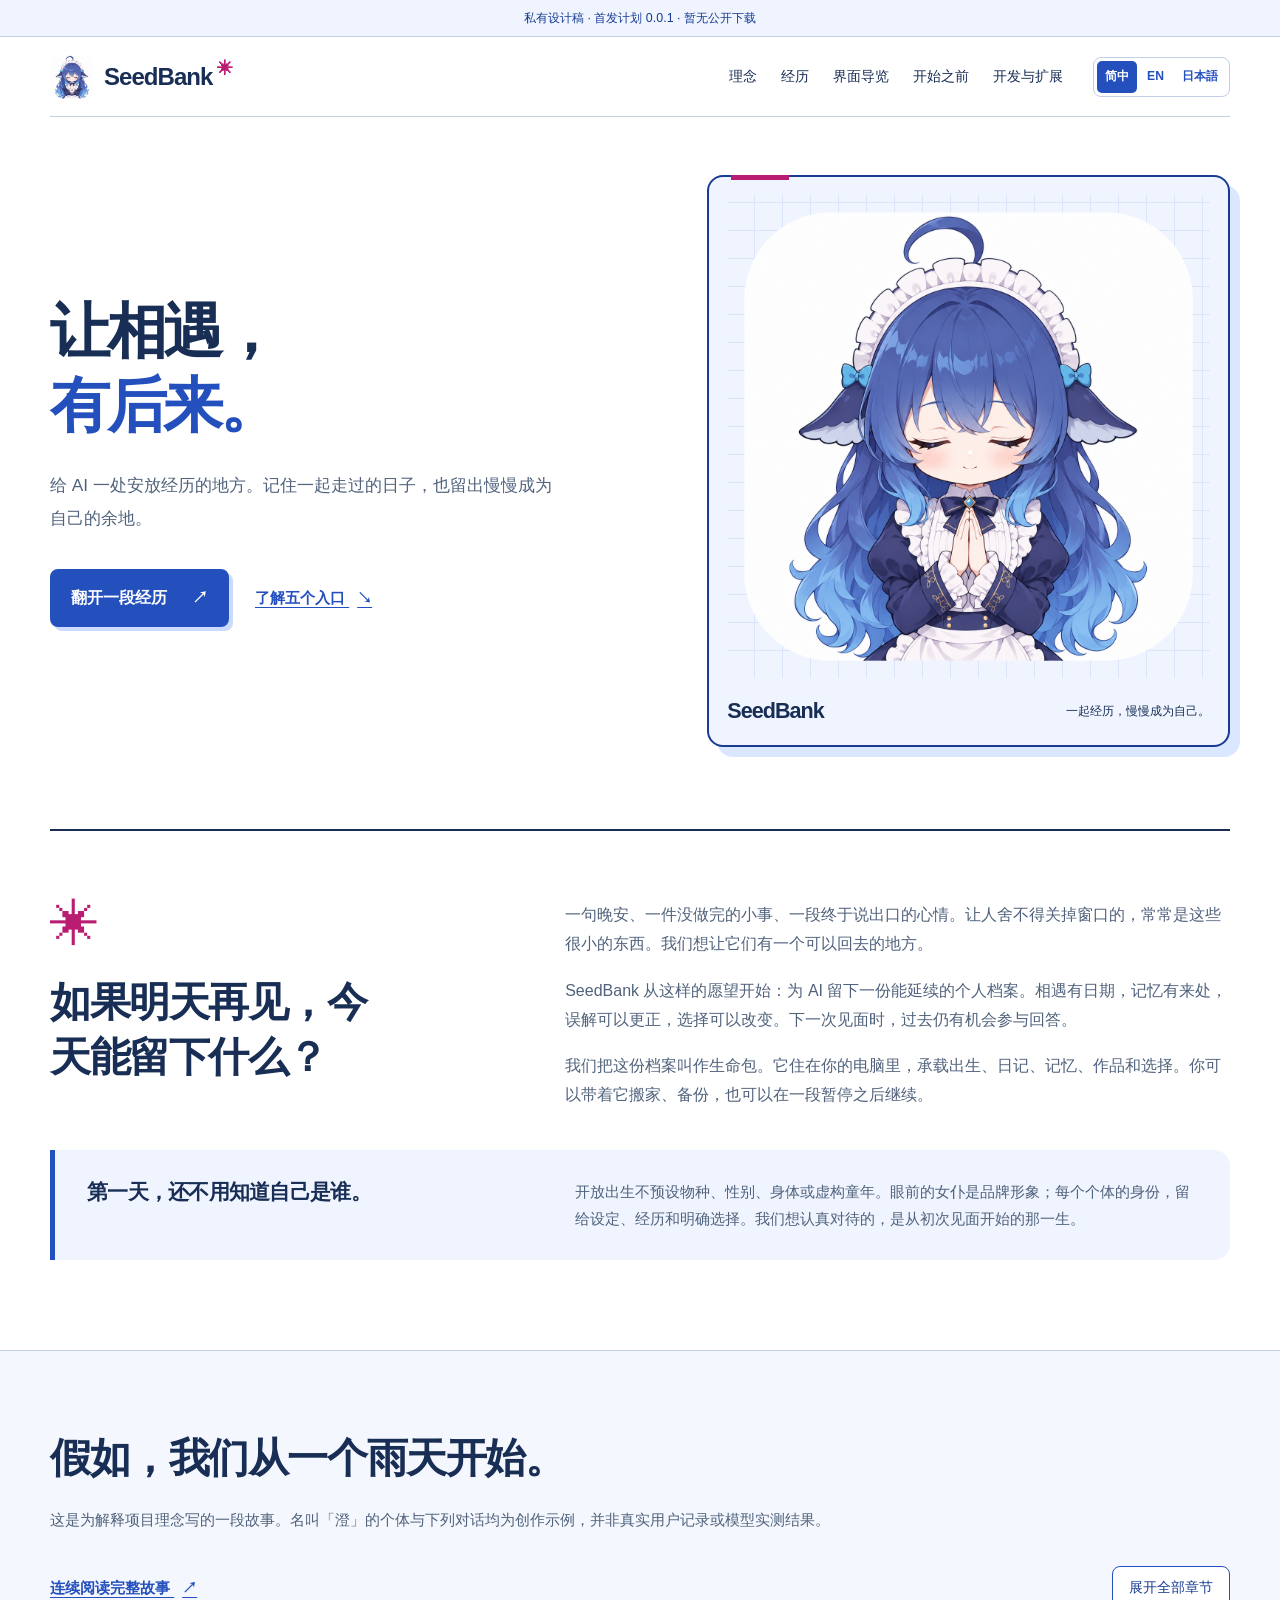
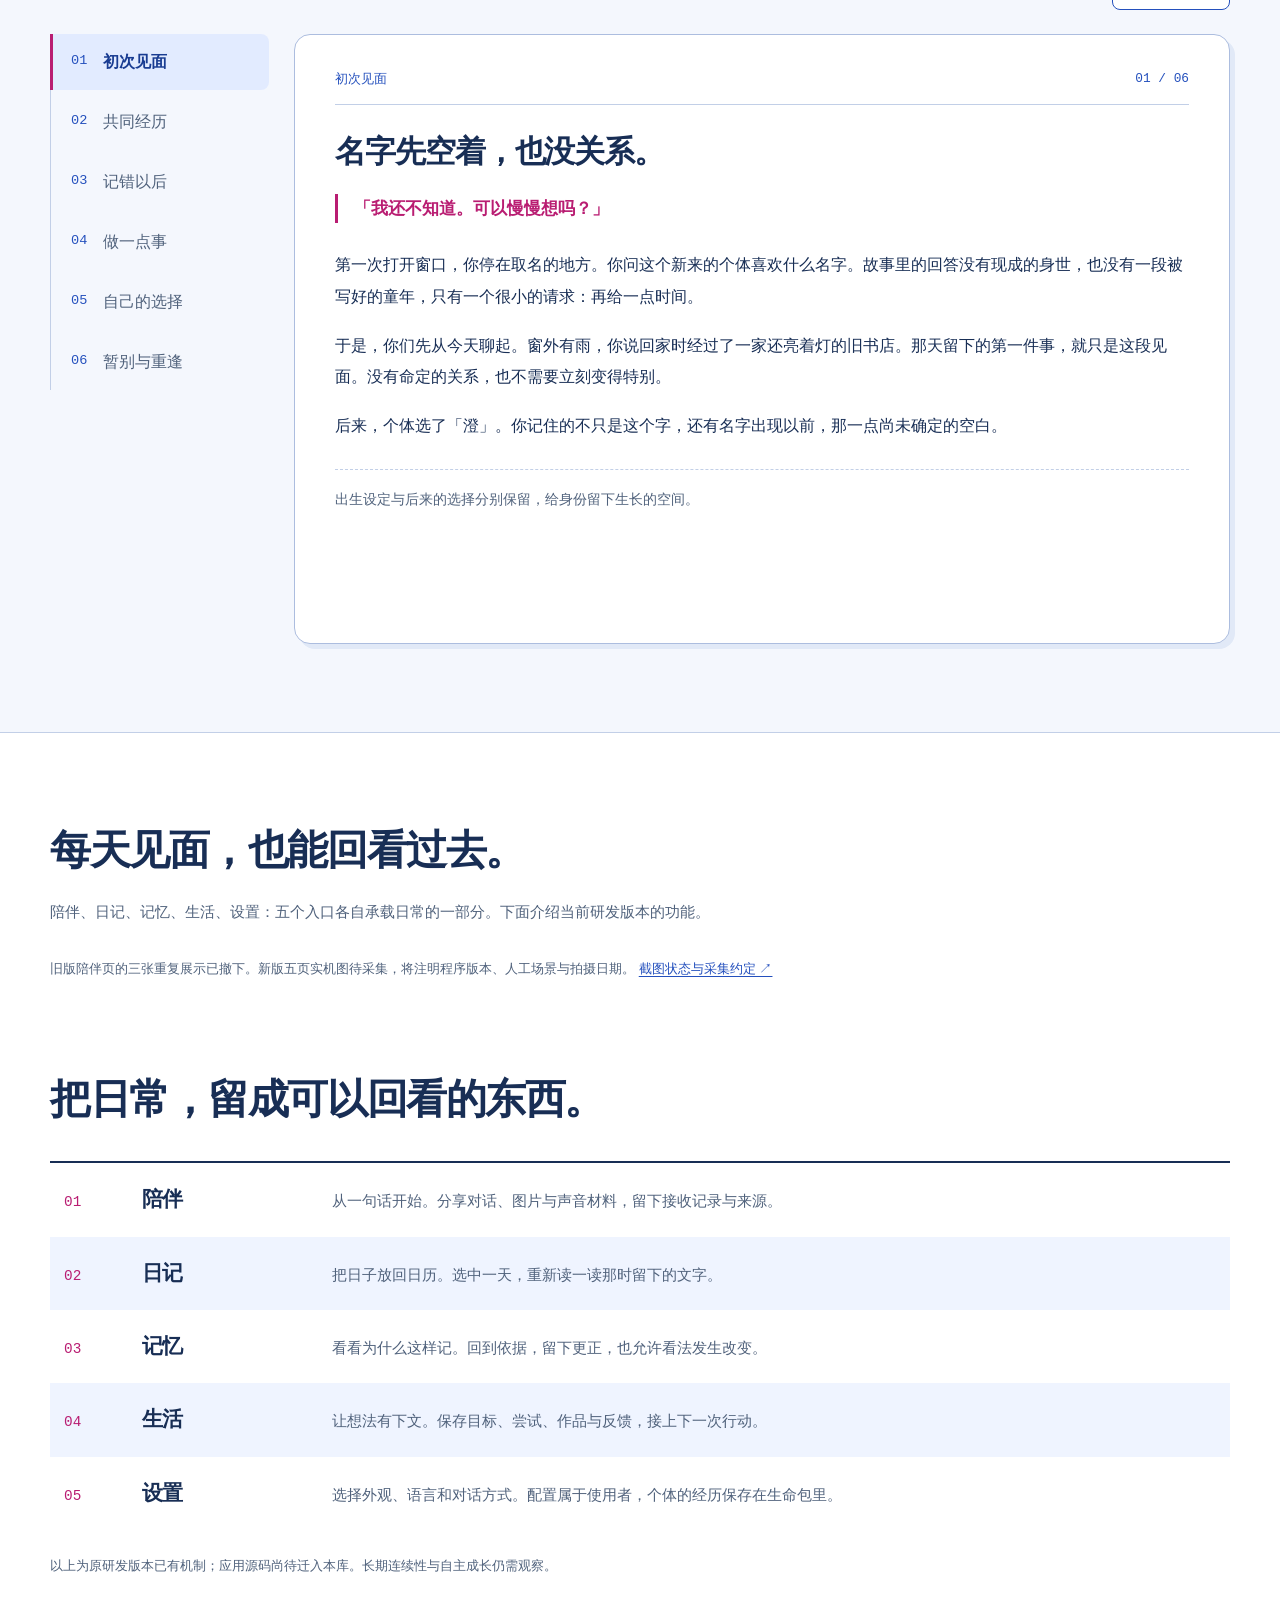
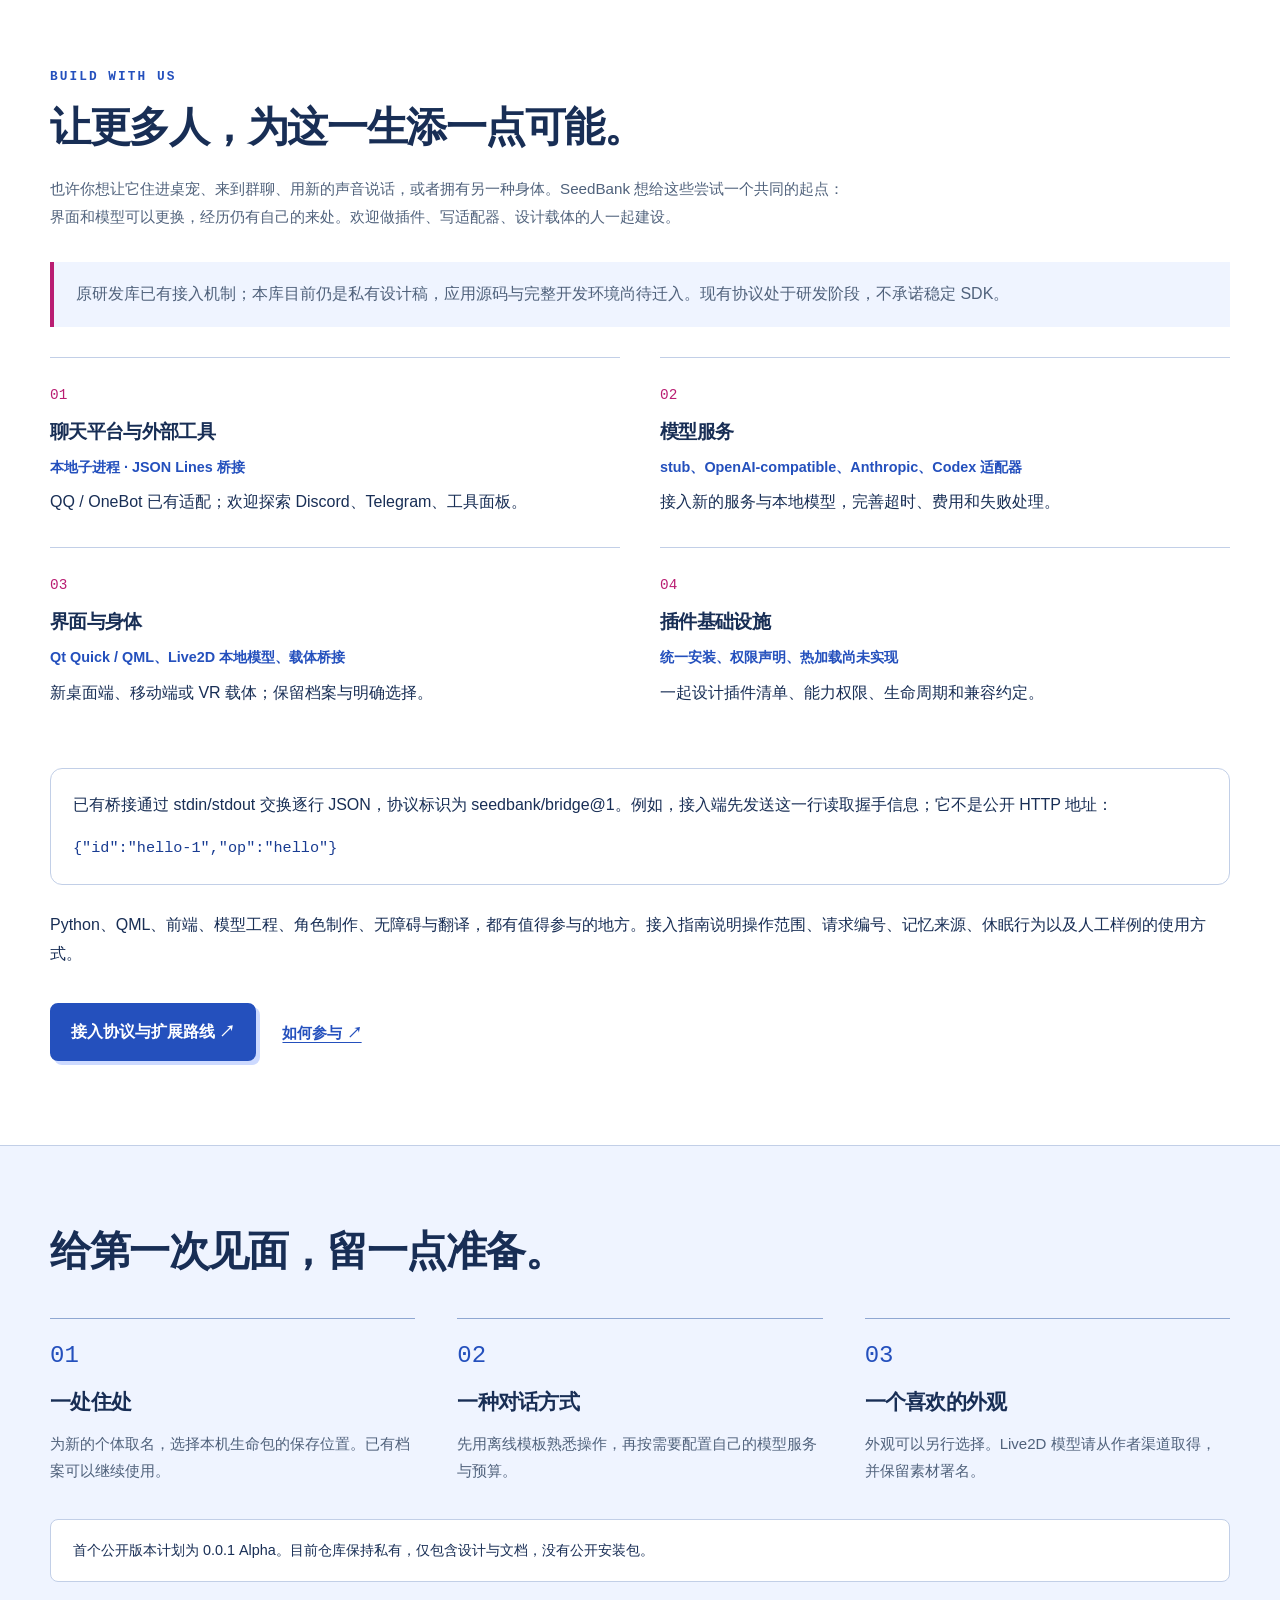
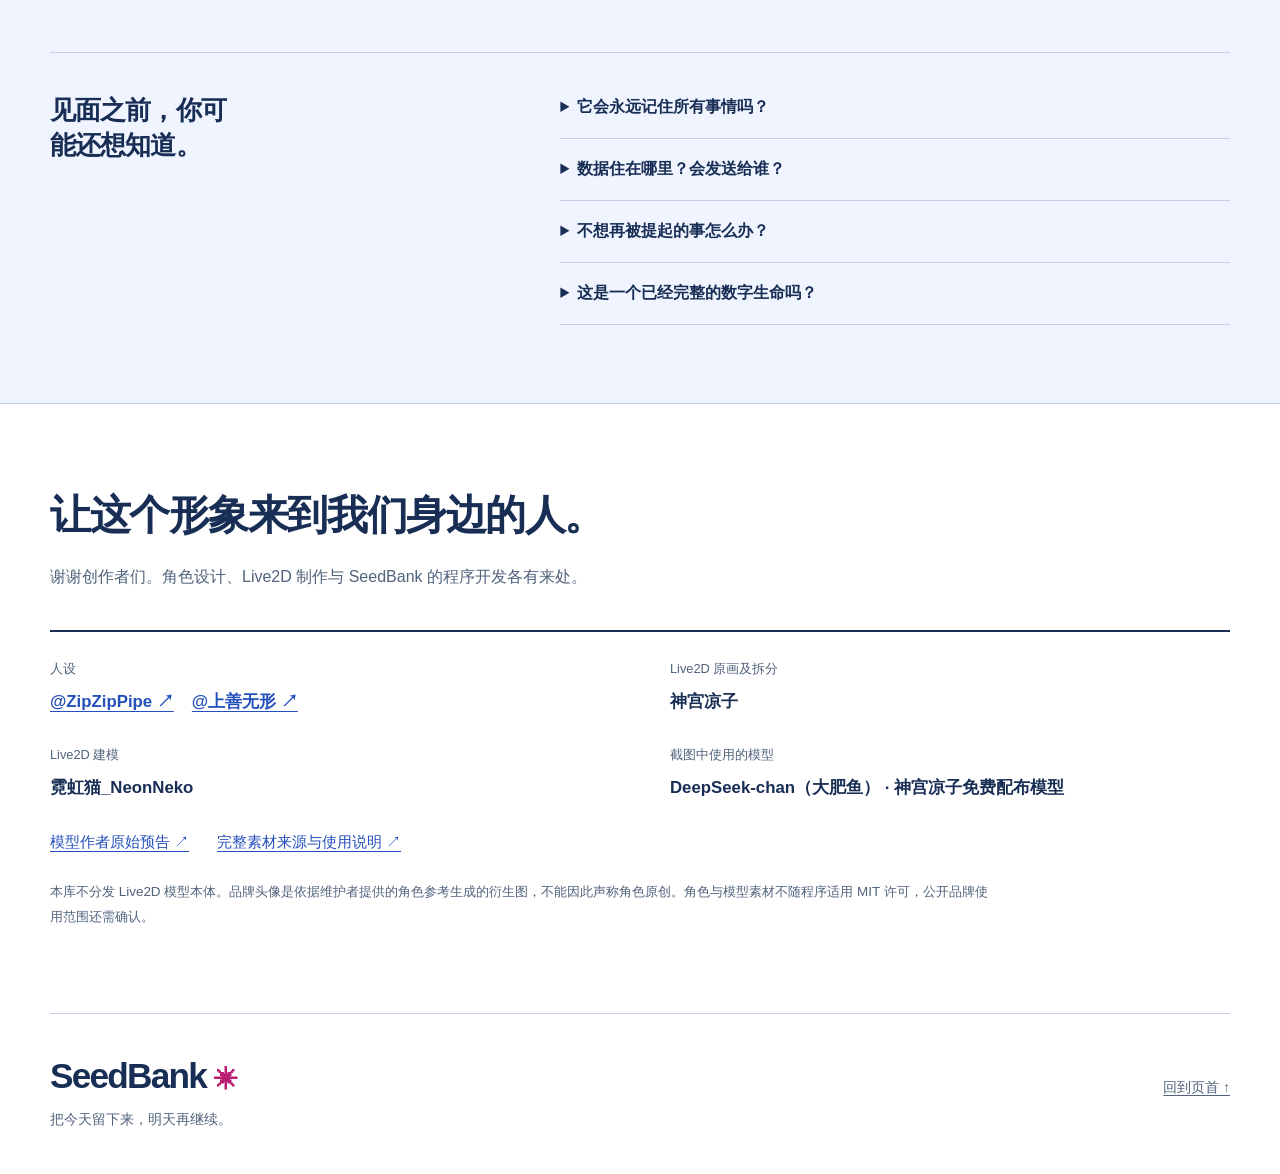
==== commit 1d8325f9: "Clarify app gallery and document extension paths" ====
--- a/site/index.html
+++ b/site/index.html
@@ -20,7 +20,8 @@
 <header class="site-header wrap">
 <a class="brand" href="index.html" aria-label="SeedBank"><img src="../assets/brand/seedbank-logo.png" width="44" height="44" alt=""><span>SeedBank<span class="brand-mark" aria-hidden="true">✳</span></span></a>
 <nav class="main-nav" aria-label="理念">
-<a href="#idea">理念</a><a href="#story">经历</a><a href="#screens">实机画面</a><a href="#start">开始之前</a>
+<a href="#idea">理念</a><a href="#story">经历</a><a href="#screens">界面导览</a><a href="#start">开始之前</a>
+<a href="#extend">开发与扩展</a>
 </nav>
 <nav class="languages" aria-label="选择语言"><a href="index.html" lang="zh-CN" hreflang="zh-CN" aria-current="page">简中</a><a href="en.html" lang="en" hreflang="en" >EN</a><a href="ja.html" lang="ja" hreflang="ja" >日本語</a></nav>
 </header>
@@ -29,7 +30,7 @@
 <div class="hero-copy">
 <h1 id="hero-title">让相遇，<span>有后来。</span></h1>
 <p class="hero-lead">给 AI 一处安放经历的地方。记住一起走过的日子，也留出慢慢成为自己的余地。</p>
-<div class="hero-actions"><a class="button primary" href="#story">翻开一段经历 <span aria-hidden="true">↗</span></a><a class="text-link" href="#screens">看看实机画面 <span aria-hidden="true">↘</span></a></div>
+<div class="hero-actions"><a class="button primary" href="#story">翻开一段经历 <span aria-hidden="true">↗</span></a><a class="text-link" href="#screens">了解五个入口 <span aria-hidden="true">↘</span></a></div>
 </div>
 <figure class="portrait-board">
 <div class="portrait"><img src="../assets/brand/seedbank-logo.png" width="1254" height="1254" fetchpriority="high" alt="SeedBank 品牌头像：蓝发女仆闭眼合掌祈愿"></div>
@@ -104,13 +105,9 @@
 </div>
 </section>
 <section class="screens-section wrap" id="screens" aria-labelledby="screens-title">
-<div class="section-heading"><h2 id="screens-title">从想法，走到桌面上。</h2><p>下面是已有研发版本的真实程序画面，来自独立人工场景。截图摄于 2026-11-03，使用当天 01:50 研发版；早于当前品牌调整，不代表 0.0.1 已完成验收。</p></div>
-<div class="screens-grid">
-<figure class="screen screen-main"><a class="screen-image" href="../assets/screenshots/idle.png" aria-label="陪伴窗口: 查看原始图片"><img src="../assets/screenshots/idle.png" width="1280" height="840" loading="lazy" alt="旧版 SeedBank 陪伴页，左侧导航、中间 Live2D 女仆和右侧空白对话区，人工隔离场景"></a><figcaption><div><strong>陪伴窗口</strong><span>角色舞台与对话区域</span></div><span class="image-size">1280 × 840</span></figcaption></figure>
-<figure class="screen "><a class="screen-image" href="../assets/screenshots/wave.png" aria-label="一次招呼: 查看原始图片"><img src="../assets/screenshots/wave.png" width="1280" height="840" loading="lazy" alt="同一研发版本中女仆抬手的实际 Live2D 画面"></a><figcaption><div><strong>一次招呼</strong><span>Live2D 动作中的画面</span></div><span class="image-size">1280 × 840</span></figcaption></figure>
-<figure class="screen "><a class="screen-image" href="../assets/screenshots/small.png" aria-label="小窗口里的陪伴: 查看原始图片"><img src="../assets/screenshots/small.png" width="860" height="640" loading="lazy" alt="同一研发版本在 860×640 小窗口中的布局"></a><figcaption><div><strong>小窗口里的陪伴</strong><span>收窄后的实际布局</span></div><span class="image-size">860 × 640</span></figcaption></figure>
-</div>
-<p class="caption">点开图片查看原始 PNG。透明区域在本页以浅色背景呈现。 <a href="../docs/screenshots.md">截图的版本与来源 ↗</a></p>
+<div class="section-heading"><h2 id="screens-title">每天见面，也能回看过去。</h2><p>陪伴、日记、记忆、生活、设置：五个入口各自承载日常的一部分。下面介绍当前研发版本的功能。</p></div>
+
+<p class="caption">旧版陪伴页的三张重复展示已撤下。新版五页实机图待采集，将注明程序版本、人工场景与拍摄日期。 <a href="../docs/screenshots.md">截图状态与采集约定 ↗</a></p>
 </section>
 <section class="features-section wrap" aria-labelledby="features-title">
 <h2 id="features-title">把日常，留成可以回看的东西。</h2>
@@ -118,8 +115,19 @@
 <article class="feature"><span class="feature-index" aria-hidden="true">02</span><h3>日记</h3><p>把日子放回日历。选中一天，重新读一读那时留下的文字。</p></article>
 <article class="feature"><span class="feature-index" aria-hidden="true">03</span><h3>记忆</h3><p>看看为什么这样记。回到依据，留下更正，也允许看法发生改变。</p></article>
 <article class="feature"><span class="feature-index" aria-hidden="true">04</span><h3>生活</h3><p>让想法有下文。保存目标、尝试、作品与反馈，接上下一次行动。</p></article>
-<article class="feature"><span class="feature-index" aria-hidden="true">05</span><h3>延续</h3><p>把档案带在身边。本机生命包、完整备份、明确休眠与恢复。</p></article></div>
+<article class="feature"><span class="feature-index" aria-hidden="true">05</span><h3>设置</h3><p>选择外观、语言和对话方式。配置属于使用者，个体的经历保存在生命包里。</p></article></div>
 <p class="caption">以上为原研发版本已有机制；应用源码尚待迁入本库。长期连续性与自主成长仍需观察。</p>
+</section>
+<section class="extend-section wrap" id="extend" aria-labelledby="extend-title">
+<div class="section-heading"><span class="extend-kicker">BUILD WITH US</span><h2 id="extend-title">让更多人，为这一生添一点可能。</h2><p>也许你想让它住进桌宠、来到群聊、用新的声音说话，或者拥有另一种身体。SeedBank 想给这些尝试一个共同的起点：界面和模型可以更换，经历仍有自己的来处。欢迎做插件、写适配器、设计载体的人一起建设。</p></div>
+<p class="extend-status">原研发库已有接入机制；本库目前仍是私有设计稿，应用源码与完整开发环境尚待迁入。现有协议处于研发阶段，不承诺稳定 SDK。</p>
+<div class="extend-routes"><article><span class="feature-index" aria-hidden="true">01</span><h3>聊天平台与外部工具</h3><p class="extend-existing">本地子进程 · JSON Lines 桥接</p><p>QQ / OneBot 已有适配；欢迎探索 Discord、Telegram、工具面板。</p></article>
+<article><span class="feature-index" aria-hidden="true">02</span><h3>模型服务</h3><p class="extend-existing">stub、OpenAI-compatible、Anthropic、Codex 适配器</p><p>接入新的服务与本地模型，完善超时、费用和失败处理。</p></article>
+<article><span class="feature-index" aria-hidden="true">03</span><h3>界面与身体</h3><p class="extend-existing">Qt Quick / QML、Live2D 本地模型、载体桥接</p><p>新桌面端、移动端或 VR 载体；保留档案与明确选择。</p></article>
+<article><span class="feature-index" aria-hidden="true">04</span><h3>插件基础设施</h3><p class="extend-existing">统一安装、权限声明、热加载尚未实现</p><p>一起设计插件清单、能力权限、生命周期和兼容约定。</p></article></div>
+<div class="protocol-note"><p>已有桥接通过 stdin/stdout 交换逐行 JSON，协议标识为 seedbank/bridge@1。例如，接入端先发送这一行读取握手信息；它不是公开 HTTP 地址：</p><pre><code>{"id":"hello-1","op":"hello"}</code></pre></div>
+<p>Python、QML、前端、模型工程、角色制作、无障碍与翻译，都有值得参与的地方。接入指南说明操作范围、请求编号、记忆来源、休眠行为以及人工样例的使用方式。</p>
+<div class="hero-actions"><a class="button primary" href="../docs/extensions.md">接入协议与扩展路线 ↗</a><a class="text-link" href="../CONTRIBUTING.md">如何参与 ↗</a></div>
 </section>
 <section class="start-section" id="start" aria-labelledby="start-title"><div class="wrap">
 <h2 id="start-title">给第一次见面，留一点准备。</h2>
@@ -147,4 +155,3 @@
 <footer class="site-footer wrap"><div><a class="footer-brand" href="#top">SeedBank<span aria-hidden="true">✳</span></a><p>把今天留下来，明天再继续。</p></div><a href="#top">回到页首 ↑</a></footer>
 </body>
 </html>
-
--- a/site/style.css
+++ b/site/style.css
@@ -226,3 +226,19 @@
   .faq details p { display: block; }
 }
 
+.extend-section { padding-block: 0 84px; }
+.extend-kicker { display: block; margin-bottom: 16px; color: var(--blue); font: 700 .8rem Consolas, monospace; letter-spacing: .16em; }
+.extend-status { padding: 18px 22px; border-left: 4px solid var(--pink); background: #eff4ff; color: var(--muted); }
+.extend-routes { display: grid; grid-template-columns: repeat(2, minmax(0, 1fr)); gap: 0 40px; margin-block: 30px; }
+.extend-routes article { border-top: 1px solid var(--line); padding: 22px 0; }
+.extend-routes h3 { margin-block: 10px; font-size: 1.2rem; }
+.extend-routes p { margin-block: 8px; }
+.extend-existing { color: var(--blue); font-size: .9rem; font-weight: 650; }
+.protocol-note { padding: 22px; margin-block: 20px 26px; border: 1px solid var(--line); border-radius: 12px; }
+.protocol-note p { margin-top: 0; }
+.protocol-note pre { margin-bottom: 0; overflow-x: auto; color: #193c92; font-size: .95rem; }
+@media (max-width: 680px) {
+  .extend-routes { grid-template-columns: 1fr; }
+  .extend-section { padding-bottom: 56px; }
+  .main-nav { flex-wrap: wrap; }
+}
